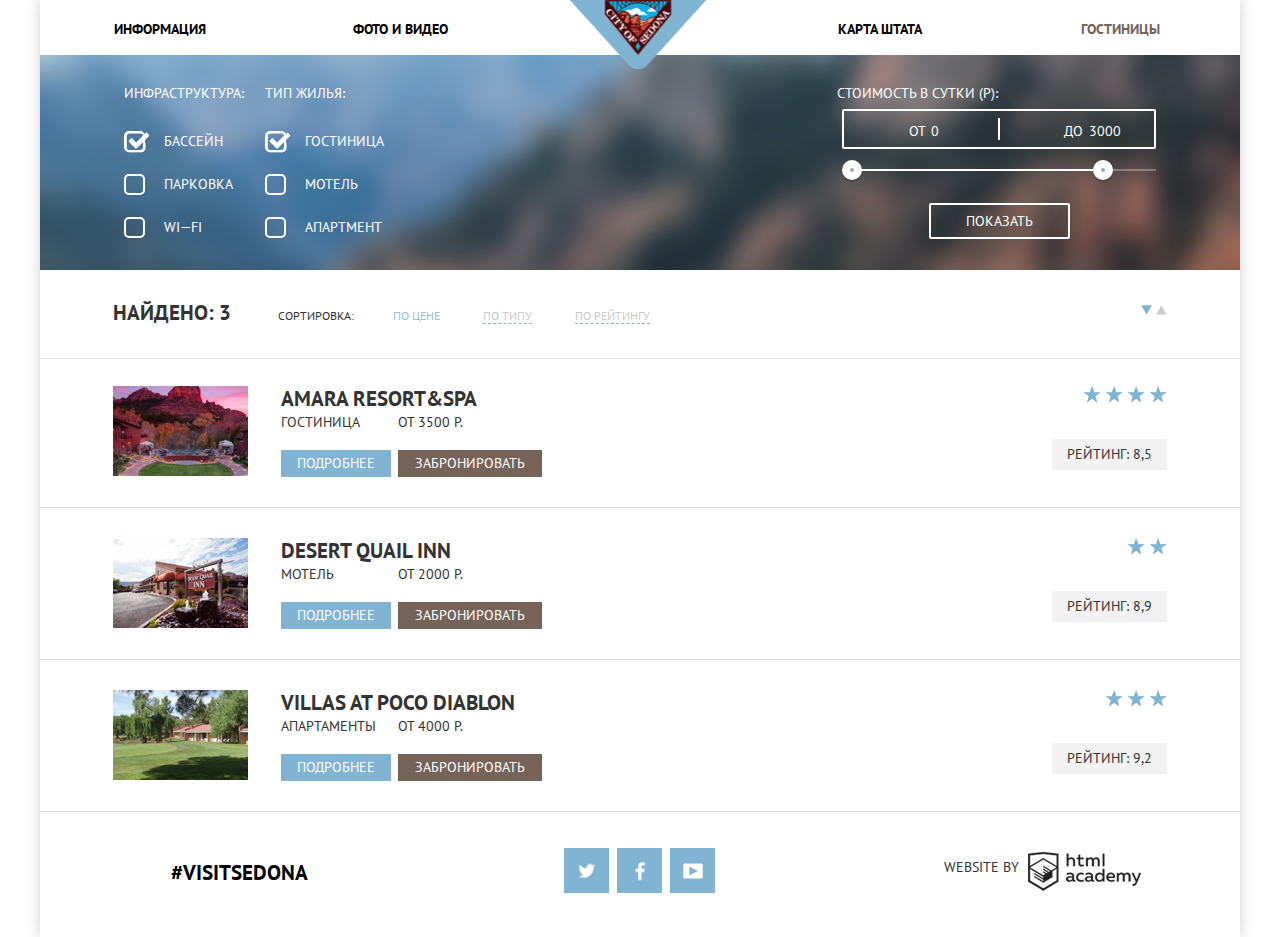
==== hotels.html @ 440c5dea "Исправление ошибок" ====
<!DOCTYPE html>
<html lang="ru">

<head>
	<meta charset="utf-8">
	<title>HTML Academy: Седона</title>
	<link rel="stylesheet" href="css/normalize.css">
	<link href="https://fonts.googleapis.com/css?family=PT+Sans:400,700&subset=cyrillic" rel="stylesheet">
	<link rel="stylesheet" href="css/style.css">
</head>

<body>
	<div class="wrapper">
		<header class="main-header">
			<div class="conatiner">
				<a href="index.html">
					<img class="logo-top" src="img/logo.png" width="137" height="70" alt="main-page">
				</a>
				<nav class="main-navigation">
					<ul class="main-navigation-list clearfix">
						<li class="main-navigation-item to-left">
							<a class="main-navigation-link" href="index.html">ИНФОРМАЦИЯ</a>
						</li>
						<li class="main-navigation-item to-left">
							<a class="main-navigation-link" href="#">ФОТО И ВИДЕО</a>
						</li>
						<li class="main-navigation-item to-right">
							<a class="main-navigation-link active" href="hotels.html">ГОСТИНИЦЫ</a>
						</li>
						<li class="main-navigation-item to-right">
							<a class="main-navigation-link" href="#">КАРТА ШТАТА</a>
						</li>
					</ul>
				</nav>
			</div>
		</header>
		<main>
			<section class="filter-search">
				<form class="hotels-search-form clearfix" action="#" method="get">
					<fieldset class="search-features to-left">
						<legend>Инфраструктура:</legend>

						<input id="pool" type="checkbox" name="search" value="swimingpool" checked>
						<label for="pool">Бассейн
						</label>

						<input id="car-parking" type="checkbox" name="search" value="parking">
						<label for="car-parking">Парковка
						</label>

						<input id="internet" type="checkbox" name="search" value="wi-fi">
						<label for="internet">WI&#151;FI
						</label>
					</fieldset>
					<fieldset class="search-aparment to-left">
						<legend>Тип жилья:</legend>

						<input id="hotel" type="checkbox" name="search" value="hotel" checked>
						<label for="hotel">Гостиница
						</label>

						<input id="motel" type="checkbox" name="search" value="motel">
						<label for="motel">Мотель
						</label>

						<input id="flat" type="checkbox" name="search" value="flat">
						<label for="flat">Апартмент
						</label>
					</fieldset>
					<fieldset class="filter-range to-right">
						<legend class="filter-range-title">Стоимость в сутки (Р):</legend>
						<div class="price-controls">
							<label class="min-price">от
								<input type="text" name="min-price" value="0">
							</label>
							<label class="max-price">до
								<input type="text" name="max-price" value="3000">
							</label>
						</div>
						<div class="range-controls">
							<div class="scale">
								<div class="bar"></div>
							</div>
							<div class="range-toggle range-toggle-min"></div>
							<div class="range-toggle range-toggle-max"></div>
						</div>

						<button class="btn-transparent" type="submit">Показать</button>

					</fieldset>

				</form>
			</section>

			<!--  		result-->


			<section class="search-result">

				<span class="search-result-number">Найдено: 3</span>

				<span class="search-result-adjustment">СОРТИРОВКА:</span>
				<ul class="search-preview">
					<li><a class="search-result-btn active" href="#">По цене</a></li>
					<li><a class="search-result-btn" href="#">По типу</a></li>
					<li><a class="search-result-btn" href="#">По рейтингу</a></li>
				</ul>

				<div class="search-result-direction">


					<a class="search-result-up" href="#"><span class="hide">Вверх</span></a>
					<a class="search-result-down pressed" href="#"><span  class="hide">Вниз</span></a>
				</div>
			</section>

			<article class="hotel clearfix">
				<img class="hotel-image to-left" src="img/amara.jpg" width="135" height="90" alt="amara resort">
				<div class="hotel-info to-left">
					<a class="hotel-link" href="#"><h1>Amara Resort&#38;Spa</h1></a>
					<span class="hotel-info-type">Гостиница</span>
					<span class="hotel-info-price">От 3500 Р.</span>
					<a class="btn-hotel-about btn-blue" href="#">Подробнее</a>
					<a class="btn-hotel-book btn-brown" href="#">Забронировать</a>
				</div>
				<div class="hotel-rating-box to-right">
					<div class="hotel-rating-stars">
						<span class="hotel-rating-icon"></span>
						<span class="hotel-rating-icon"></span>
						<span class="hotel-rating-icon"></span>
						<span class="hotel-rating-icon"></span>
					</div>
					<span class="hotel-rating">Рейтинг: 8,5</span>
				</div>
			</article>



			<article class="hotel clearfix">
				<img class="hotel-image to-left" src="img/desert.jpg" width="135" height="90" alt="Desert Quail Inn">
				<div class="hotel-info to-left">
					<a class="hotel-link" href="#"><h1>Desert Quail Inn</h1></a>

					<span class="hotel-info-type">Мотель</span>
					<span class="hotel-info-price">От 2000 Р.</span>

					<a href="#" class="btn-hotel-about btn-blue">Подробнее</a>
					<a href="#" class="btn-hotel-book btn-brown">Забронировать</a>
				</div>
				<div class="hotel-rating-box to-right">
					<div class="hotel-rating-stars">
						<span class="hotel-rating-icon"></span>
						<span class="hotel-rating-icon"></span>
					</div>
					<span class="hotel-rating">Рейтинг: 8,9</span>
				</div>
			</article>



			<article class="hotel clearfix">
				<img class="hotel-image to-left" src="img/villas.jpg" width="135" height="90" alt="Villas at Poco Diablo">
				<div class="hotel-info to-left">
					<a class="hotel-link" href="#"><h1>Villas at Poco Diablon</h1></a>
					<span class="hotel-info-type">Апартаменты</span>
					<span class="hotel-info-price">От 4000 Р.</span>
					<a href="#" class="btn-hotel-about btn-blue">Подробнее</a>
					<a href="#" class="btn-hotel-book btn-brown">Забронировать</a>
				</div>
				<div class="hotel-rating-box to-right">
					<div class="hotel-rating-stars">
						<span class="hotel-rating-icon"></span>
						<span class="hotel-rating-icon"></span>
						<span class="hotel-rating-icon"></span>
					</div>
					<span class="hotel-rating">Рейтинг: 9,2</span>
				</div>
			</article>
		</main>
		<footer class="clearfix">
			<div class="tag to-left">
				<a href="# ">#visitsedona</a>
			</div>
			<div class="social to-left">
				<a href="# " class="social-item btn-blue-tw"><i>t</i></a>
				<a href="# " class="social-item btn-blue-fb"><i>f</i></a>
				<a href="# " class="social-item btn-blue-yt"><i>y</i></a>
			</div>
			<div class="copy-right to-right">
				<span>WEBSITE BY</span>
				<a class="academy-logo-grey" href="# ">
					<span class="hide">html Academy</span>
				</a>
			</div>
		</footer>
	</div>
</body>


</html>
---- css/style.css ----
body {
	margin: 0;
	font-family: "PT Sans", "Arial", sans-serif;
	font-size: 14px;
	line-height: 21px;
	color: #333333;
	text-transform: uppercase;
}

h1 {
	font: inherit;
	font-size: 21px;
	line-height: 26px;
	font-weight: 700;
}

img {
	max-width: 100%;
	height: auto;
}

.clearfix:after {
	content: "";
	display: table;
	clear: both;
}

.wrapper {
	position: relative;
	max-width: 1200px;
	min-width: 768px;
	padding: 0;
	margin: 0px auto;
	background-color: #fff;
	box-shadow: 0 0 15px 0px rgba(0, 0, 0, 0.2);
}

.to-left {
	float: left;
}

.to-right {
	float: right;
}

.main-navigation-list {
	margin: 0px;
	padding: 0px;
	list-style: none;
	text-align: center;
}

.main-navigation-list li {
	width: 20%;
	padding-top: 16px;
	padding-bottom: 13px;
}

.main-navigation-link {
	text-decoration: none;
	line-height: 26px;
	font-size: 14px;
	font-weight: 700;
	color: #000000;
	vertical-align: top;
}

.logo-top {
	position: absolute;
	left: 50%;
	z-index: 2;
	margin-left: -70px;
}

div.welcome-img {
	background-image: url("../img/background.jpg");
	background-position: 30% 20%;
	background-repeat: no-repeat;
	min-height: 509px;
	position: relative;
	margin-bottom: 60px;
	position: relative;
}

div.welcome {
	position: relative;
}

div.welcome-img::after {
	content: "";
	position: absolute;
	background: url("../img/white-block.png") no-repeat;
	background-position: center;
	left: 0%;
	bottom: 0%;
	display: block;
	width: 100%;
	height: 57px;
}

.about-main-title {
	width: 47%;
	text-align: center;
	margin-right: auto;
	margin-left: auto;
	margin-bottom: 55px;
}

.about-title {
	width: 33.33%;
	text-align: center;
	min-height: 256px;
}

.about-top,
.about-middle {
	background: #81b3d2;
	color: #ffffff;
}

.about-title h2 {
	margin-top: 52px;
	margin-bottom: 22.5px;
	max-width: 150px;
	margin-right: auto;
	margin-left: auto;
	color: #ffffff;
}

.about-down .about-title h2 {
	color: #000000;
	margin-top: 47px;
}

.about-middle .about-title p {
	margin-top: 20px;
	max-width: 305px;
	margin-right: auto;
	margin-left: auto;
}

.feature-item-image {
	display: block;
	padding-top: 82px;
	margin-top: 82px;
	margin-bottom: 20px;
	font-size: 21px;
	line-height: 21px;
	font-weight: 700;
	margin-left: auto;
	margin-right: auto;
	text-align: center;
}

.feature-item-image::before {
	content: "";
	position: absolute;
	top: 55px;
	background: url("../img/sprite.png");
}

.feature-item-image.house::before {
	width: 75px;
	height: 72px;
	background-position: -10px -398px;
	margin-left: -5px;
}

.feature-item-image.burger::before {
	width: 74px;
	height: 70px;
	background-position: -10px -212px;
	margin-left: -20px;
}

.feature-item-image.gift::before {
	width: 64px;
	height: 76px;
	background-position: -10px -302px;
	margin-left: 18px;
}

.about-image {
	width: 66.66%;
	max-height: 255px;
	overflow: hidden;
}

.features-item {
	width: 33.33%;
	min-height: 332px;
	text-align: center;
	position: relative;
}

.about-down {
	margin-bottom: 56px;
	background: #eeeeee;
}

.hotel-search-title {
	width: 47%;
	text-align: center;
	margin-right: auto;
	margin-left: auto;
	margin-bottom: 50px;
}

.hotel-search-map {
	width: 100%;
	text-align: center;
	margin-right: auto;
	margin-left: auto;
	/*	min-height: 500px;*/
	position: relative;
	height: 680px;     /*  <--test-->*/
	
	
	
}

.filter-search {
	margin-bottom: 30px;
	background-image: url(../img/backgraund-hotels.jpg);
	background-position: 50% 50%;
	background-repeat: no-repeat;
	background-size: 1200px auto;
	padding-top: 28px;
	padding-right: 6.08%;
	padding-left: 6.08%;
}

.search-result {
	min-height: 58px;
	padding-right: 6.08%;
	padding-left: 6.08%;
	border-bottom: 1px solid #e5e5e5;
	margin-bottom: 27px;
}

.search-result-number {
	margin-right: 4.1%;
	line-height: 26px;
	font-size: 21px;
	font-weight: 700;
	display: inline-block;
}

legend {
	padding: 0;
	display: table;
}

fieldset {
	border: 0;
}

.search-features {
	max-width: 220px;
}

.search-aparment {
	max-width: 241px;
}

input[type="checkbox"] {
	display: none;
}

input[type="checkbox"]+label {
	display: block;
	margin: 22px 0;
	line-height: 21px;
	padding-left: 40px;
	position: relative;
	cursor: pointer;
}

input[type="checkbox"]+label::before {
	content: "";
	display: block;
	width: 16.9px;
	height: 16.9px;
	/*	background-image: url("../img/sprite.png");*/
	/*	background-repeat: no-repeat;*/
	/*	width: 22px;*/
	/*	height: 22px;*/
	/*		background-position: -10px -778px;*/
	border-radius: 5px;
	border: 2px solid #ffffff;
	position: absolute;
	top: 0;
	left: 0;
}

input[type="checkbox"]:checked+label::after {
	content: "";
	position: absolute;
	display: block;
	top: 0px;
	left: 0px;
	background-image: url("../img/sprite.png");
	background-repeat: no-repeat;
	width: 26px;
	height: 22px;
	background-position: -10px -616px;
}

input[type="checkbox"]+label:disabled:after,
input[type="checkbox"]+label.disabled:after {
	content: "";
	display: block;
	width: 16.9px;
	height: 16.9px;
	border-radius: 5px;
	border: 2px solid #6a6a6a;
	position: absolute;
	top: 0;
	left: 0;
}

.search-preview {
	display: inline-block;
	margin: 0px;
	padding: 0px;
	list-style: none;
	font-size: 12px;
	line-height: 18px;
}

.search-result-adjustment {
	margin-right: 3.3%;
	font-size: 12px;
	line-height: 18px;
	display: inline-block;
}

.search-preview li {
	display: inline-block;
	margin-right: 40px;
}

.hotel {
	padding-bottom: 30px;
	padding-right: 6.08%;
	padding-left: 6.08%;
	border-bottom: 1px solid #e5e5e5;
	margin-bottom: 30px;
}

.hotel-image {
	margin-right: 3.1%;
}

.hotel-info {
	width: 33.33%;
	padding: 0;
	min-width: 265px;
}

.hotel-info h1 {
	margin: 0px;
	padding: 0px;
	margin-bottom: 0px;
}

footer {
	text-align: center;
	vertical-align: middle;
	background-color: #ffffff;
	box-sizing: border-box;
	

}

.tag {
	width: 33.33%;
	text-align: center;
	vertical-align: baseline;
	padding: 47.5px 1.8%;
	box-sizing: border-box;
}

.social {
	width: 33.33%;
	text-align: center;
	vertical-align: middle;
	padding-top: 36px;
	padding-bottom: 36px;
	box-sizing: border-box;
}

.copy-right {
	width: 33.33%;
	text-align: center;
	vertical-align: baseline;
	padding: 40px 20px;
	box-sizing: border-box;
	position: relative;
}

.sprite {
	background-image: url(spritesheet.png);
	background-repeat: no-repeat;
	display: block;
}

.sprite-academy-logo-blue {
	width: 113px;
	height: 39px;
	background-position: -10px -10px;
}

.sprite-academy-logo-grey {
	width: 113px;
	height: 39px;
	background-position: -10px -69px;
}

.sprite-check-box-cheched-disabled {
	width: 26px;
	height: 22px;
	background-position: -10px -128px;
}

.sprite-check-box-disabled {
	width: 22px;
	height: 22px;
	background-position: -10px -170px;
}

.sprite-feature-item-burger {
	width: 74px;
	height: 70px;
	background-position: -10px -212px;
}

.sprite-feature-item-gift {
	width: 64px;
	height: 76px;
	background-position: -10px -302px;
}

.sprite-feature-item-house {
	width: 75px;
	height: 72px;
	background-position: -10px -398px;
}

.sprite-icon-calendar {
	width: 21px;
	height: 22px;
	background-position: -10px -490px;
}

.sprite-icon-calendar-blue {
	width: 21px;
	height: 22px;
	background-position: -10px -532px;
}

.sprite-icon-calendar-hvr {
	width: 21px;
	height: 22px;
	background-position: -10px -574px;
}

.sprite-icon-checked-box {
	width: 26px;
	height: 22px;
	background-position: -10px -616px;
}

.sprite-icon-down-black {
	width: 11px;
	height: 10px;
	background-position: -10px -658px;
}

.sprite-icon-down-blue {
	width: 11px;
	height: 10px;
	background-position: -10px -688px;
}

.sprite-icon-down-grey {
	width: 11px;
	height: 10px;
	background-position: -10px -718px;
}

.sprite-icon-down-search {
	width: 11px;
	height: 10px;
	background-position: -10px -748px;
}

.sprite-icon-empty-box {
	width: 22px;
	height: 22px;
	background-position: -10px -778px;
}

.sprite-icon-min {
	width: 12px;
	height: 3px;
	background-position: -10px -820px;
}

.sprite-icon-minus-blue {
	width: 12px;
	height: 3px;
	background-position: -10px -843px;
}

.sprite-icon-minus-hvr {
	width: 12px;
	height: 3px;
	background-position: -10px -866px;
}

.sprite-icon-plus {
	width: 11px;
	height: 11px;
	background-position: -10px -889px;
}

.sprite-icon-plus-blue {
	width: 11px;
	height: 11px;
	background-position: -10px -920px;
}

.sprite-icon-plus-hvr {
	width: 11px;
	height: 11px;
	background-position: -10px -951px;
}

.sprite-icon-slide {
	width: 20px;
	height: 23px;
	background-position: -10px -982px;
}

.sprite-icon-slide-active {
	width: 20px;
	height: 23px;
	background-position: -10px -1025px;
}

.sprite-icon-up-black {
	width: 11px;
	height: 10px;
	background-position: -10px -1068px;
}

.sprite-icon-up-blue {
	width: 11px;
	height: 10px;
	background-position: -10px -1098px;
}

.sprite-icon-up-grey {
	width: 11px;
	height: 10px;
	background-position: -10px -1128px;
}

.sprite-icon-up-search {
	width: 11px;
	height: 10px;
	background-position: -10px -1158px;
}

.sprite-logo-academy {
	width: 113px;
	height: 39px;
	background-position: -10px -1188px;
}

.sprite-social-f {
	width: 10px;
	height: 19px;
	background-position: -10px -1247px;
}

.sprite-social-t {
	width: 17px;
	height: 15px;
	background-position: -10px -1286px;
}

.sprite-social-y {
	width: 20px;
	height: 16px;
	background-position: -10px -1321px;
}

.sprite-star {
	width: 18px;
	height: 17px;
	background-position: -10px -1357px;
}

.features-item p {
	max-width: 305px;
	margin-right: auto;
	margin-left: auto;
}

.btn-hotel-search {
	display: inline-block;
	font-size: 21px;
	font-weight: 700;
	line-height: 26px;
	padding: 30px 140px;
}

.btn-brown {
	background-color: #766357;
	color: #ffffff;
	cursor: pointer;
	text-decoration: none;
	text-transform: uppercase;
	vertical-align: middle;
	text-align: center;
}

.btn-brown:hover {
	background-color: #604e43;
}

.btn-brown:active {
	background-color: #503e33;
	color: #928a85;
}

.btn-blue {
	background-color: #81b3d2;
	color: #ffffff;
	cursor: pointer;
	text-decoration: none;
	text-transform: uppercase;
	vertical-align: middle;
	text-align: center;
}

.btn-blue:hover {
	background-color: #669ec0;
}

.btn-blue:active {
	cursor: default;
	background-color: #5496bd;
	color: #94b9d2;
}

.hotel-search-form {
	box-sizing: border-box;
	background-color: #ffffff;
	display: none;
	margin-left: -284px;
	font-family: "PT Sans", "Arial", sans-serif;
	font-size: 14px;
	line-height: 26px;
	text-align: left;
	color: 333333;
	text-transform: uppercase;
	font-weight: 700;
	position: absolute;
	left: 50%;
	top: 86px;
	width: 568px;
	box-shadow: 0 0 15px 0px rgba(0, 0, 0, 0.2);
}

.tag a {
	text-decoration: none;
	color: #000000;
	font-weight: 700;
	font-size: 21px;
	line-height: 26px;
}

.social-item {
	display: inline-block;
	width: 45px;
	height: 45px;
	margin: 0 2px;
	font-size: 0;
	vertical-align: top;
	background-color: #81b3d2;
	position: relative;
}

.social-item:hover {
	background-color: #669ec0;
}

.social-item:active {
	background-color: #5496bd;
}

.social-item::before {
	content: "";
	position: absolute;
	top: 50%;
	left: 50%;
	transform: translate(-50%, -50%);
	background-image: url("../img/sprite.png");
	background-repeat: no-repeat;
	background-color: transparent;
}

.social-item:active::before {
	opacity: 0.75;
}

.copy-right a {
	text-decoration: none;
	color: #000000;
	font-weight: 300;
	font-size: 14px;
	line-height: 21px;
}

.btn-blue-tw:before {
	width: 17px;
	height: 15px;
	background-position: -10px -1286px;
}

.btn-blue-fb:before {
	width: 10px;
	height: 19px;
	background-position: -10px -1247px;
}

.btn-blue-yt:before {
	width: 20px;
	height: 16px;
	background-position: -10px -1321px;
}

.html-academy::hover {
	width: 113px;
	height: 39px;
	background-position: -10px -10px;
}

.main-about-image {
	width: 800px;
	height: 401px;
	position: relative;
	top: -78px;
}

.second-about-image {
	width: 800px;
	height: 400px;
	position: relative;
	top: -80px;
}

.map {
	/*	background-image: url("../img/map.png");*/
	width: 1200px;
	height: 593px;
	position: absolute;
	margin-left: auto;
	margin-right: auto;
}

.map iframe {
	width: 100%;
	height: 100%;
	border: 0;
}

.about-main-title h1 {
	padding-bottom: 15px;
}

.blue-content {
	width: 305px;
	margin-left: auto;
	margin-right: auto;
}

.grey-content {
	width: 280px;
	margin-top: 20px;
	margin-right: auto;
	margin-left: auto;
}

.hotel-search-title h2 {
	font-size: 30px;
	line-height: 24px;
	font-weight: 700;
	margin-bottom: 30px;
}

.search-result-btn {
	text-decoration: none;
	color: #cacaca;
	border-bottom: 1px dashed #81b3d2;
}

.search-result-btn:hover {
	color: #95bed8;
}

.search-result-btn:active {
	color: #95bed8;
	border-bottom: none;
}

.btn-hotel-about {
	font: inherit;
	padding-top: 3px;
	padding-bottom: 3px;
	width: 110px;
	display: inline-block;
	font-size: 14px;
	line-height: 21px;
	text-align: center;
	vertical-align: middle;
	margin-right: 3px;
}

.btn-hotel-book {
	padding-top: 3px;
	padding-bottom: 3px;
	width: 144px;
	display: inline-block;
	font-size: 14px;
	line-height: 21px;
	font: inherit;
}

.hotel-info-type {
	margin-right: 3px;
	display: inline-block;
	margin-bottom: 17px;
	width: 110px;
}

.hotel-info-price {
	display: inline-block;
	width: 144px;
}

.hotel-rating {
	display: block;
	bottom: -60px;
	padding: 5px 15px;
	background-color: #f2f2f2;
}

.hotel-rating-box {
	position: relative;
}

.hotel:last-child {
	margin-bottom: 0px;
}

.copy-right .academy-logo-grey {
	background: url("../img/sprite.png") no-repeat center;
	width: 113px;
	height: 39px;
	background-position: -10px -1188px;
	display: inline-block;
	top: 0%;
	left: 0%;
}

.copy-right>span {
	vertical-align: top;
	display: inline-block;
	padding: 5px;
}

.copy-right .academy-logo-grey:hover {
	background-position: -10px -10px;
}

.copy-right .academy-logo-grey:active {
	background-position: -10px -69px;
	width: 113px;
	height: 39px;
}

.hide {
	display: none;
}

.main-navigation-link:hover {
	color: #669ec0;
	cursor: hand;
}

.main-navigation-link:active {
	color: #cacaca;
}

.main-navigation-link.active {
	color: #766357;
}

.main-navigation-link.active:hover {
	color: #6e5f56;
}

.main-navigation-link.active:active {
	color: #dbd8d5;
}

.search-result-down {
	display: inline-block;
	background: url("../img/sprite.png");
	width: 11px;
	height: 10px;
	background-position: -10px -718px;
}

.search-result-up {
	display: inline-block;
	background: url("../img/sprite.png");
	width: 11px;
	height: 10px;
	background-position: -10px -1128px;
	margin-right: 0.5%;
}

.search-result-up:hover {
	background-position: -10px -1068px;
}

.search-result-up:active,
.search-result-up.pressed {
	background-position: -10px -1098px;
}

.search-result-down:hover {
	background-position: -10px -658px;
}

.search-result-down:active,
.search-result-down.pressed {
	background-position: -10px -688px;
}

.hotel-rating-icon {
	display: inline-block;
	width: 18px;
	height: 17px;
	background-image: url("../img/sprite.png");
	background-repeat: no-repeat;
	background-position: -10px -1357px;
}

.hotel-rating-stars {
	min-height: 20px;
	direction: rtl;
	margin-bottom: 30px;
}

.form-date-box {
	height: 38px;
	vertical-align: top;
	margin-bottom: 30px;
	position: relative;
}

.form-field {
	width: 344px;
	display: inline-block;
}

.number-field {
	width: 115px;
}

.form-check-label {
	width: 104px;
	display: inline-block;
}

.form-check-kids {
	margin-right: 15px;
	display: inline-block;
	line-height: 38px;
	margin-left: 30px;
}

div.form-date-box:nth-child(3) {
	margin-bottom: 53px;
}

.hotel-search-form input[type="text"] {
	height: 38px;
	background-color: #f2f2f2;
	border: none;
	color: #000000;
	text-transform: uppercase;
	padding: 0 40px 0 14px;
	box-sizing: border-box;
	font-family: "PT Sans", sans-serif;
	font-weight: bold;
	font-size: 14px;
	box-sizing: border-box;
}

.hotel-search-form input[type="text"]:hover {
	background-color: #ebebeb;
}

.hotel-search-form input[type="text"]:focus {
	background-color: #ffffff;
}

.form-box-adult input[type="text"],
.form-box-kids input[type="text"] {
	height: 38px;
	background-color: #f2f2f2;
	border: none;
	color: #000000;
	text-transform: uppercase;
	box-sizing: border-box;
	font-family: "PT Sans", sans-serif;
	font-weight: bold;
	font-size: 14px;
	box-sizing: border-box;
	padding-left: 55px;
}

.form-box-adult>a {}

.btn-search {
	border: none;
	width: 100%;
	min-height: 58px;
	margin-right: auto;
	margin-left: auto;
	font-size: 21px;
	line-height: 26px;
	font-weight: 700;
}

.search-table {
	background-color: #ffffff;
	padding: 56px;
	box-sizing: border-box;
}

.clendar-btn {
	width: 21px;
	height: 22px;
	background: url("../img/sprite.png");
	background-position: -10px -490px;
	position: absolute;
	top: 50%;
	right: 5px;
	transform: translate(0, -50%);
}

.clendar-btn:hover {
	width: 21px;
	height: 22px;
	background-position: -10px -532px;
}

.clendar-btn:active {
	width: 21px;
	height: 22px;
	background-position: -10px -574px;
}

.form-box-adult,
.form-box-kids {
	position: relative;
	width: 50%;
}

.form-box-kids {
	text-align: right;
}

.plus-btn {
	width: 38px;
	height: 38px;
	background: url("../img/sprite.png");
	background-position: 3px -876px;
	position: absolute;
	top: 50%;
	right: 0;
	transform: translate(0, -50%);
}

.plus-btn:hover {
	width: 38px;
	height: 38px;
	background-position: 3px -938px;
}

.plus-btn:active {
	width: 38px;
	height: 38px;
	background-position: 3px -907px;
}

.munis-btn {
	background: url("../img/sprite.png");
	background-position: 4px -802px;
	position: absolute;
	top: 50%;
	left: 110px;
	transform: translate(0, -50%);
	width: 38px;
	height: 38px;
}

.munis-btn:hover {
	width: 38px;
	height: 38px;
	background-position: 3px -848px;
}

.minus-btn:active {
	width: 38px;
	height: 38px;
	background-position: 3px -827px;
}

.search-result-direction {
	float: right;
	width: 30px;
	display: inline-block;
	direction: rtl;
}

.hotel-link {
	text-decoration: none;
	color: #333333;
}

a.hotel-link:hover {
	color: #81b3d2;
}

a.hotel-link:active .hotel-link:active {
	color: #cacaca
}

.search-result-btn.active {
	color: #95bed8;
	border-bottom: none;
}

.hotels-search-form {
	color: #ffffff;
}

.filter-range {
	max-width: 330px;
	color: #ffffff;
	text-transform: uppercase;
}

.price-controls {
	position: relative;
	height: 36px;
	margin-bottom: 20px;
	font-size: 0;
	border: 2px solid #ffffff;
	border-radius: 2px;
}

.price-controls::after {
	content: "";
	position: absolute;
	top: 50%;
	left: 50%;
	width: 2px;
	height: 22px;
	background: #ffffff;
	transform: translate(-50%, -50%);
}

.price-controls label {
	display: inline-block;
	font-size: 14px;
	line-height: 38px;
	vertical-align: top;
	cursor: pointer;
}

.price-controls .min-price,
.price-controls .max-price {
	width: 90px;
	padding-left: 65px;
}

.price-controls input {
	width: 50px;
	margin: 0;
	color: inherit;
	font: inherit;
	background: none;
	border: none;
	outline: none;
}

.range-controls {
	position: relative;
	margin-bottom: 32px;
}

.range-controls .scale {
	height: 2px;
	background: rgba(255, 255, 255, 0.3);
}

.range-controls .bar {
	width: 80%;
	height: 2px;
	background: #ffffff;
}

.range-toggle {
	position: absolute;
	top: -9px;
	width: 4px;
	height: 4px;
	background: #ababab;
	border: 8px solid #ffffff;
	border-radius: 50%;
	box-shadow: 0 2px 1px 0 rgba(0, 1, 1, 0.2);
	cursor: pointer;
}

.range-toggle:hover {
	background: #1c4f80;
}

.range-toggle-min {
	left: 0;
}

.range-toggle-max {
	left: 80%;
}

.btn-transparent {
	display: block;
	margin: 0 auto;
	padding: 6px 35px;
	font-size: 14px;
	line-height: 20px;
	color: #ffffff;
	text-transform: uppercase;
	background: transparent;
	border: 2px solid #ffffff;
	border-radius: 2px;
	outline: none;
	cursor: pointer;
}

.btn-transparent:hover {
	color: #000000;
	background: #ffffff;
}

.filter-range-title {
	margin-left: -5px;
}


/*_________js______________*/

.hotel-search-form-show {
	display: block;
	box-sizing: border-box;
	background-color: #ffffff;
	margin-left: -284px;
	font-family: "PT Sans", "Arial", sans-serif;
	font-size: 14px;
	line-height: 26px;
	text-align: left;
	color: 333333;
	text-transform: uppercase;
	font-weight: 700;
	position: absolute;
	left: 50%;
	top: 86px;
	width: 568px;
	box-shadow: 0 0 15px 0px rgba(0, 0, 0, 0.2);
}
.footer-main {
	margin-top: -120px;
	opacity: 0.75;

}
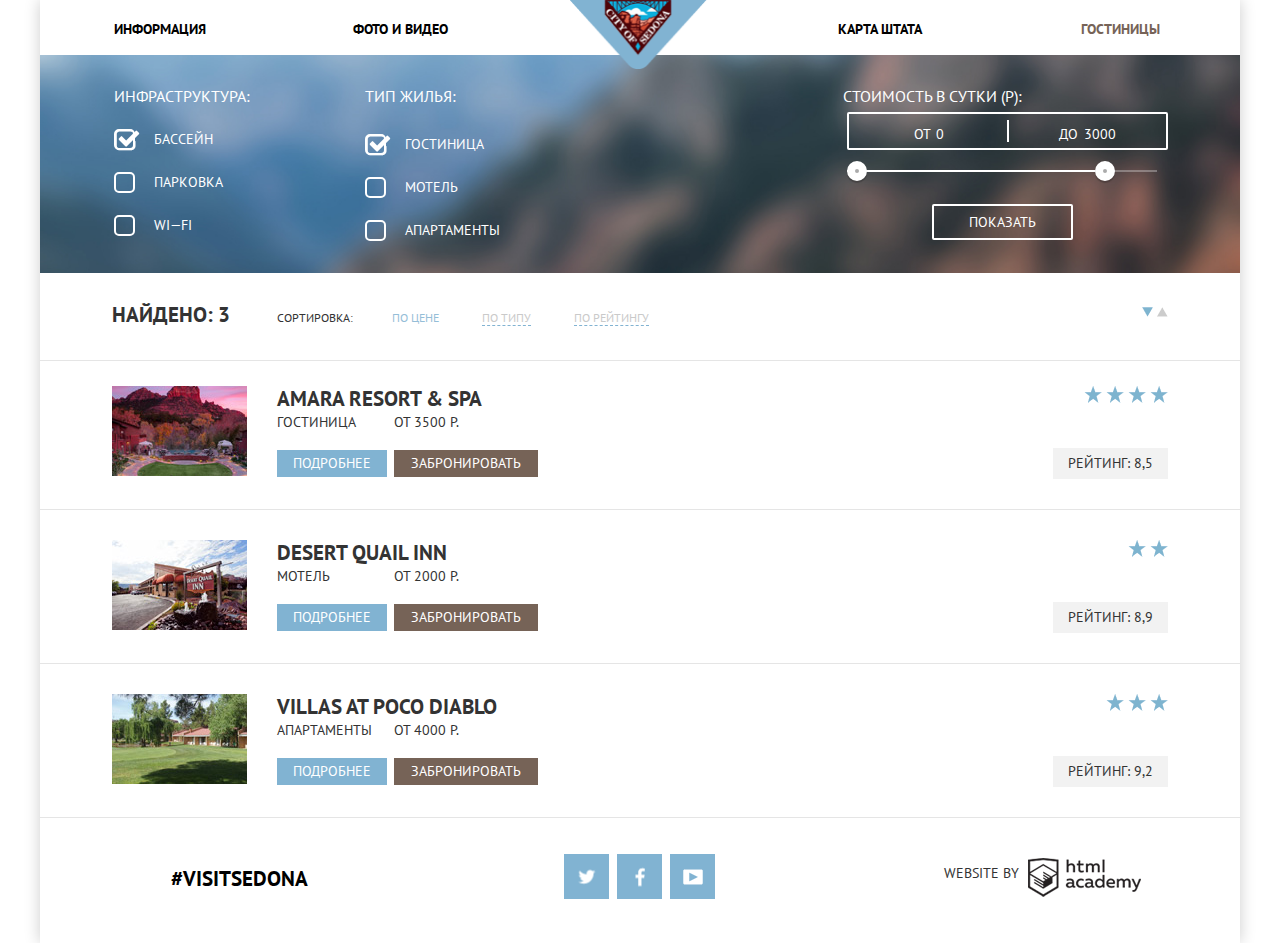
==== commit 028b67e9: "Выравнивание forms" ====
--- a/hotels.html
+++ b/hotels.html
@@ -64,7 +64,7 @@
 						</label>
 
 						<input id="flat" type="checkbox" name="search" value="flat">
-						<label for="flat">Апартмент
+						<label for="flat">АПАРТАМЕНТЫ
 						</label>
 					</fieldset>
 					<fieldset class="filter-range to-right">
@@ -92,7 +92,7 @@
 				</form>
 			</section>
 
-			<!--  		result-->
+
 
 
 			<section class="search-result">
@@ -117,7 +117,7 @@
 			<article class="hotel clearfix">
 				<img class="hotel-image to-left" src="img/amara.jpg" width="135" height="90" alt="amara resort">
 				<div class="hotel-info to-left">
-					<a class="hotel-link" href="#"><h1>Amara Resort&#38;Spa</h1></a>
+					<a class="hotel-link" href="#"><h1>Amara Resort &#38; Spa</h1></a>
 					<span class="hotel-info-type">Гостиница</span>
 					<span class="hotel-info-price">От 3500 Р.</span>
 					<a class="btn-hotel-about btn-blue" href="#">Подробнее</a>
@@ -161,7 +161,7 @@
 			<article class="hotel clearfix">
 				<img class="hotel-image to-left" src="img/villas.jpg" width="135" height="90" alt="Villas at Poco Diablo">
 				<div class="hotel-info to-left">
-					<a class="hotel-link" href="#"><h1>Villas at Poco Diablon</h1></a>
+					<a class="hotel-link" href="#"><h1>Villas at Poco Diablo</h1></a>
 					<span class="hotel-info-type">Апартаменты</span>
 					<span class="hotel-info-price">От 4000 Р.</span>
 					<a href="#" class="btn-hotel-about btn-blue">Подробнее</a>
--- a/css/style.css
+++ b/css/style.css
@@ -73,7 +73,7 @@
 }
 
 div.welcome-img {
-	background-image: url("../img/background.jpg");
+	background-image: url("../img/sedona-welcome-main.jpg");
 	background-position: 30% 20%;
 	background-repeat: no-repeat;
 	min-height: 509px;
@@ -213,29 +213,27 @@
 	margin-left: auto;
 	/*	min-height: 500px;*/
 	position: relative;
-	height: 680px;     /*  <--test-->*/
-	
-	
-	
+	height: 680px;
+	/*  <--test-->*/
 }
 
 .filter-search {
-	margin-bottom: 30px;
+	margin-bottom: 29px;
 	background-image: url(../img/backgraund-hotels.jpg);
 	background-position: 50% 50%;
 	background-repeat: no-repeat;
 	background-size: 1200px auto;
-	padding-top: 28px;
-	padding-right: 6.08%;
-	padding-left: 6.08%;
+	padding-top: 31px;
+	padding-right: 6.0%;
+	padding-left: 6.0%;
 }
 
 .search-result {
 	min-height: 58px;
-	padding-right: 6.08%;
-	padding-left: 6.08%;
+	padding-right: 6%;
+	padding-left: 6%;
 	border-bottom: 1px solid #e5e5e5;
-	margin-bottom: 27px;
+	margin-bottom: 25px;
 }
 
 .search-result-number {
@@ -249,6 +247,11 @@
 legend {
 	padding: 0;
 	display: table;
+	font: "PT Sans", "Arial", sans-serif;
+	font-size: 16px;
+	line-height: 21px;
+	
+	
 }
 
 fieldset {
@@ -256,7 +259,9 @@
 }
 
 .search-features {
-	max-width: 220px;
+	width: 220px;
+	margin-right: 20px;
+	padding: 0px;
 }
 
 .search-aparment {
@@ -342,14 +347,14 @@
 
 .hotel {
 	padding-bottom: 30px;
-	padding-right: 6.08%;
-	padding-left: 6.08%;
+	padding-right: 6%;
+	padding-left: 6%;
 	border-bottom: 1px solid #e5e5e5;
 	margin-bottom: 30px;
 }
 
 .hotel-image {
-	margin-right: 3.1%;
+	margin-right: 2.8%;
 }
 
 .hotel-info {
@@ -369,8 +374,6 @@
 	vertical-align: middle;
 	background-color: #ffffff;
 	box-sizing: border-box;
-	
-
 }
 
 .tag {
@@ -965,7 +968,7 @@
 .hotel-rating-stars {
 	min-height: 20px;
 	direction: rtl;
-	margin-bottom: 30px;
+	margin-bottom: 39px;
 }
 
 .form-date-box {
@@ -1006,7 +1009,7 @@
 	border: none;
 	color: #000000;
 	text-transform: uppercase;
-	padding: 0 40px 0 14px;
+	padding: 0 40px 0 25px;
 	box-sizing: border-box;
 	font-family: "PT Sans", sans-serif;
 	font-weight: bold;
@@ -1035,6 +1038,7 @@
 	font-size: 14px;
 	box-sizing: border-box;
 	padding-left: 55px;
+	line-height: 21px;
 }
 
 .form-box-adult>a {}
@@ -1070,13 +1074,13 @@
 .clendar-btn:hover {
 	width: 21px;
 	height: 22px;
-	background-position: -10px -532px;
+	background-position: -10px -574px;
 }
 
 .clendar-btn:active {
 	width: 21px;
 	height: 22px;
-	background-position: -10px -574px;
+	background-position: -10px -532px;
 }
 
 .form-box-adult,
@@ -1165,18 +1169,20 @@
 }
 
 .filter-range {
-	max-width: 330px;
+	width: 310px;
 	color: #ffffff;
 	text-transform: uppercase;
 }
 
 .price-controls {
 	position: relative;
-	height: 36px;
+	height: 34px;
 	margin-bottom: 20px;
 	font-size: 0;
 	border: 2px solid #ffffff;
 	border-radius: 2px;
+	margin-right:-11px;
+	
 }
 
 .price-controls::after {
@@ -1200,7 +1206,7 @@
 
 .price-controls .min-price,
 .price-controls .max-price {
-	width: 90px;
+	width: 80px;
 	padding-left: 65px;
 }
 
@@ -1275,7 +1281,7 @@
 }
 
 .filter-range-title {
-	margin-left: -5px;
+	margin-left:-4px;
 }
 
 
@@ -1299,8 +1305,8 @@
 	width: 568px;
 	box-shadow: 0 0 15px 0px rgba(0, 0, 0, 0.2);
 }
+
 .footer-main {
 	margin-top: -120px;
-	opacity: 0.75;
-
-}
+	opacity: 0.8;
+}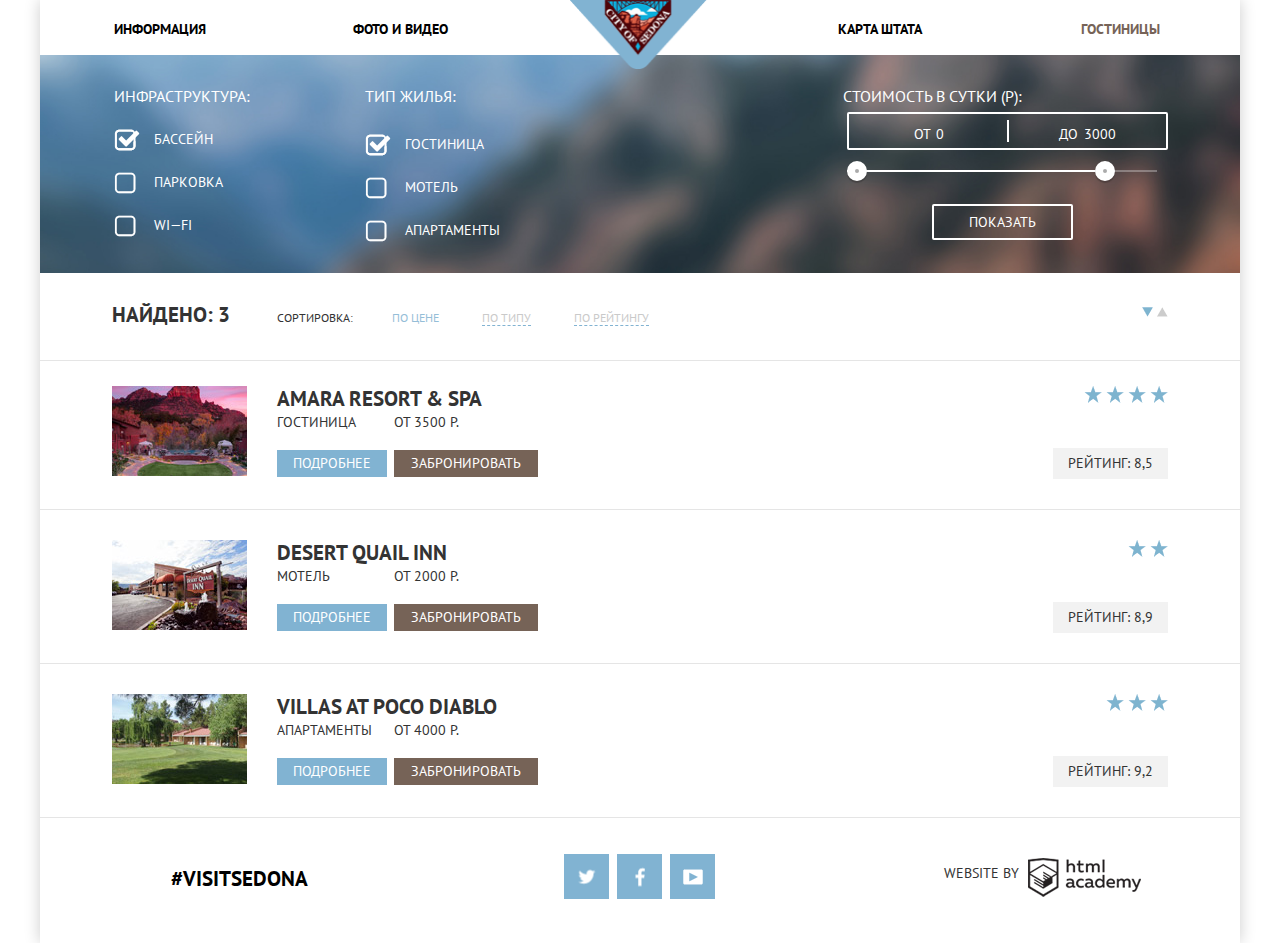
==== commit d28b79ca: "Corrected the icon for disabled" ====
--- a/css/style.css
+++ b/css/style.css
@@ -74,7 +74,7 @@
 
 div.welcome-img {
 	background-image: url("../img/sedona-welcome-main.jpg");
-	background-position: 30% 20%;
+	background-position: center -50px;
 	background-repeat: no-repeat;
 	min-height: 509px;
 	position: relative;
@@ -182,7 +182,7 @@
 
 .about-image {
 	width: 66.66%;
-	max-height: 255px;
+	max-height: 256px;
 	overflow: hidden;
 }
 
@@ -250,8 +250,6 @@
 	font: "PT Sans", "Arial", sans-serif;
 	font-size: 16px;
 	line-height: 21px;
-	
-	
 }
 
 fieldset {
@@ -284,15 +282,12 @@
 input[type="checkbox"]+label::before {
 	content: "";
 	display: block;
-	width: 16.9px;
-	height: 16.9px;
-	/*	background-image: url("../img/sprite.png");*/
-	/*	background-repeat: no-repeat;*/
-	/*	width: 22px;*/
-	/*	height: 22px;*/
-	/*		background-position: -10px -778px;*/
+	background-image: url("../img/sprite-icon.png");
+	background-repeat: no-repeat;
+	width: 22px;
+	height: 22px;
+	background-position: -10px -136px;
 	border-radius: 5px;
-	border: 2px solid #ffffff;
 	position: absolute;
 	top: 0;
 	left: 0;
@@ -304,22 +299,36 @@
 	display: block;
 	top: 0px;
 	left: 0px;
-	background-image: url("../img/sprite.png");
+	background-image: url("../img/sprite-icon.png");
 	background-repeat: no-repeat;
 	width: 26px;
 	height: 22px;
-	background-position: -10px -616px;
-}
-
-input[type="checkbox"]+label:disabled:after,
-input[type="checkbox"]+label.disabled:after {
+	background-position: -10px -94px;
+}
+
+input[type="checkbox"]:disabled+label:after,
+input[type="checkbox"].disabled+label:after {
 	content: "";
 	display: block;
-	width: 16.9px;
-	height: 16.9px;
-	border-radius: 5px;
-	border: 2px solid #6a6a6a;
-	position: absolute;
+	position: absolute;
+	background-image: url("../img/sprite-icon.png");
+	background-repeat: no-repeat;
+	width: 22px;
+	height: 22px;
+	background-position: -10px -52px;
+	top: 0;
+	left: 0;
+}
+
+input[type="checkbox"]:checked:disabled+label:after {
+	content: "";
+	display: block;
+	position: absolute;
+	background-image: url("../img/sprite-icon.png");
+	background-repeat: no-repeat;
+	width: 26px;
+	height: 22px;
+	background-position: -10px -10px;
 	top: 0;
 	left: 0;
 }
@@ -605,6 +614,45 @@
 	height: 17px;
 	background-position: -10px -1357px;
 }
+
+
+/*-----sprite-sheet-end----------*/
+
+
+/*-------sprite-icon-----------*/
+
+.sprite {
+	background-image: url(spritesheet.png);
+	background-repeat: no-repeat;
+	display: block;
+}
+
+.sprite-check-box-cheched-disabled {
+	width: 26px;
+	height: 22px;
+	background-position: -10px -10px;
+}
+
+.sprite-check-box-disabled {
+	width: 22px;
+	height: 22px;
+	background-position: -10px -52px;
+}
+
+.sprite-icon-checkbox-checked {
+	width: 26px;
+	height: 22px;
+	background-position: -10px -94px;
+}
+
+.sprite-icon-empty-box {
+	width: 22px;
+	height: 22px;
+	background-position: -10px -136px;
+}
+
+
+/*------------sprite-icon-end------*/
 
 .features-item p {
 	max-width: 305px;
@@ -767,7 +815,7 @@
 }
 
 .map {
-	/*	background-image: url("../img/map.png");*/
+	background-image: url("../img/map.png");
 	width: 1200px;
 	height: 593px;
 	position: absolute;
@@ -1156,7 +1204,7 @@
 }
 
 a.hotel-link:active .hotel-link:active {
-	color: #cacaca
+	color: #cacaca;
 }
 
 .search-result-btn.active {
@@ -1181,8 +1229,7 @@
 	font-size: 0;
 	border: 2px solid #ffffff;
 	border-radius: 2px;
-	margin-right:-11px;
-	
+	margin-right: -11px;
 }
 
 .price-controls::after {
@@ -1281,7 +1328,38 @@
 }
 
 .filter-range-title {
-	margin-left:-4px;
+	margin-left: -4px;
+}
+
+.footer-main {
+	margin-top: -120px;
+	opacity: 0.9;
+}
+
+@keyframes slide {
+	0% {
+		opacity: 0.1;
+		transform: translateY(505px);
+	}
+	20% {
+		opacity: 0.2;
+	}
+	40% {
+		opacity: 0.4;
+	}
+	60% {
+		opacity: 0.6;
+	}
+	70% {
+		opacity: 0.7;
+	}
+	90% {
+		opacity: 0.8;
+	}
+	100% {
+		opacity: 0.9;
+		transform: translateY(0px);
+	}
 }
 
 
@@ -1289,24 +1367,13 @@
 
 .hotel-search-form-show {
 	display: block;
-	box-sizing: border-box;
-	background-color: #ffffff;
-	margin-left: -284px;
-	font-family: "PT Sans", "Arial", sans-serif;
-	font-size: 14px;
-	line-height: 26px;
-	text-align: left;
-	color: 333333;
-	text-transform: uppercase;
-	font-weight: 700;
-	position: absolute;
-	left: 50%;
-	top: 86px;
-	width: 568px;
-	box-shadow: 0 0 15px 0px rgba(0, 0, 0, 0.2);
-}
-
-.footer-main {
-	margin-top: -120px;
-	opacity: 0.8;
+	animation: slide 1.2s;
+}
+
+.js .map {
+	background-image: none;
+}
+
+.no-js .hotel-search-form {
+	display: block;
 }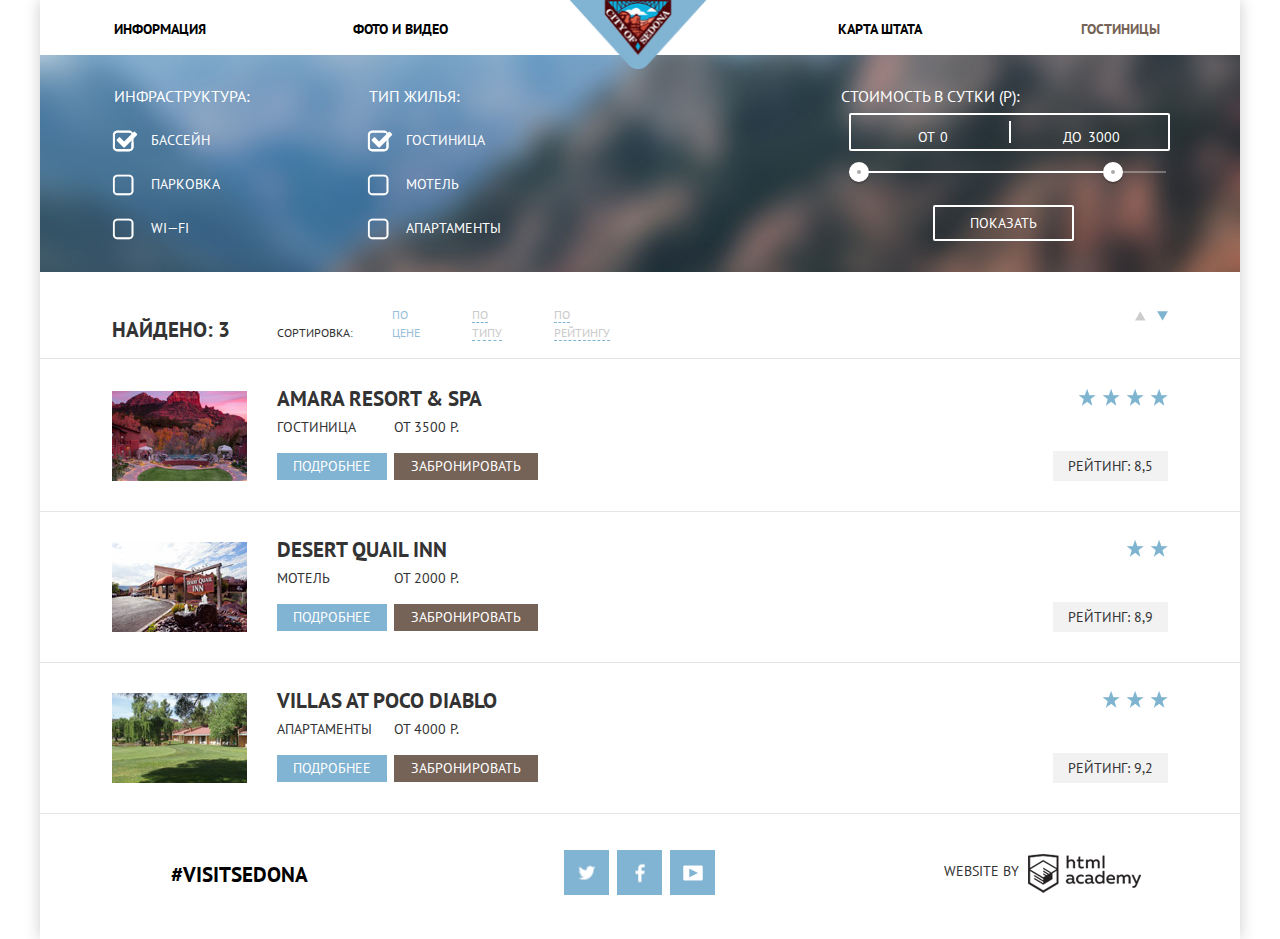
==== commit 87bef579: "Last corrections" ====
--- a/hotels.html
+++ b/hotels.html
@@ -6,7 +6,7 @@
 	<title>HTML Academy: Седона</title>
 	<link rel="stylesheet" href="css/normalize.css">
 	<link href="https://fonts.googleapis.com/css?family=PT+Sans:400,700&subset=cyrillic" rel="stylesheet">
-	<link rel="stylesheet" href="css/style.css">
+	<link rel="stylesheet" href="css/style.min.css">
 </head>
 
 <body>
@@ -108,9 +108,9 @@
 
 				<div class="search-result-direction">
 
-
+					<a class="search-result-down pressed" href="#"><span  class="hide">Вниз</span></a>
 					<a class="search-result-up" href="#"><span class="hide">Вверх</span></a>
-					<a class="search-result-down pressed" href="#"><span  class="hide">Вниз</span></a>
+
 				</div>
 			</section>
 
@@ -161,7 +161,8 @@
 			<article class="hotel clearfix">
 				<img class="hotel-image to-left" src="img/villas.jpg" width="135" height="90" alt="Villas at Poco Diablo">
 				<div class="hotel-info to-left">
-					<a class="hotel-link" href="#"><h1>Villas at Poco Diablo</h1></a>
+					<a class="hotel-link" href="#"><h1>VILLAS AT POCO DIABLO</h1></a>
+
 					<span class="hotel-info-type">Апартаменты</span>
 					<span class="hotel-info-price">От 4000 Р.</span>
 					<a href="#" class="btn-hotel-about btn-blue">Подробнее</a>
--- a/css/style.min.css
+++ b/css/style.min.css
@@ -0,0 +1 @@
+body{margin:0;font-size:14px;color:#333;text-transform:uppercase}h1{font-family:inherit;font-size:21px;line-height:26px;font-weight:700}img{max-width:100%;height:auto}.clearfix:after{content:"";display:table;clear:both}.wrapper{position:relative;max-width:1200px;min-width:768px;padding:0;margin:0 auto;background-color:#fff;box-shadow:0 0 15px 0 rgba(0,0,0,.2)}.to-left{float:left}.to-right{float:right}.main-navigation-list{margin:0;padding:0;list-style:none;text-align:center}.main-navigation-list li{width:20%;padding-top:16px;padding-bottom:13px}.main-navigation-link{text-decoration:none;line-height:26px;font-size:14px;font-weight:700;color:#000;vertical-align:top}.logo-top{position:absolute;left:50%;z-index:2;margin-left:-70px}div.welcome-img{background-image:url(../img/sedona-welcome-main.jpg);background-position:center -50px;background-repeat:no-repeat;min-height:509px;margin-bottom:60px}div.welcome,div.welcome-img{position:relative}div.welcome-img::after{content:"";position:absolute;background:url(../img/white-block.png) no-repeat;background-position:center;left:0%;bottom:0%;display:block;width:100%;height:57px}.about-main-title{width:47%;text-align:center;margin-right:auto;margin-left:auto;margin-bottom:55px}.about-title{width:33.33%;text-align:center;min-height:256px}.about-middle,.about-top{background:#81b3d2;color:#fff}.about-title h2{max-width:150px;margin:52px auto 22.5px;color:#fff}.about-down .about-title h2{color:#000;margin-top:47px}.about-middle .about-title p{margin-top:20px;max-width:305px;padding:0 20px}.feature-item-image{display:block;padding-top:82px;font-size:21px;line-height:21px;font-weight:700;margin:82px auto 20px;text-align:center}.feature-item-image::before{content:"";position:absolute;top:55px;background:url(../img/sprite.png)}.feature-item-image.house::before{width:75px;height:72px;background-position:-10px -398px;margin-left:-5px}.feature-item-image.burger::before{width:74px;height:70px;background-position:-10px -212px;margin-left:-20px}.feature-item-image.gift::before{width:64px;height:76px;background-position:-10px -302px;margin-left:18px}.about-image{width:66.66%;max-height:256px;overflow:hidden}.features-item{width:33.33%;min-height:332px;text-align:center;position:relative}.about-down{margin-bottom:56px;background:#eee}.hotel-search-map,.hotel-search-title{text-align:center;margin-right:auto;margin-left:auto}.hotel-search-title{margin-bottom:50px;width:47%}.hotel-search-map{width:100%;position:relative;height:680px}.filter-search{background-image:url(../img/backgraund-hotels.jpg);background-position:50% 50%;background-repeat:no-repeat;background-size:1200px auto;padding-top:31px;padding-right:6%;padding-left:6%;min-height:217px;box-sizing:border-box}.search-result{box-sizing:border-box;max-height:87px;padding:33.5px 6% 33.55px;border-bottom:1px solid #e5e5e5;margin-bottom:27px}.search-result-number{margin-right:4.1%;line-height:26px;font-size:21px;font-weight:700;display:inline-block}body,input[type=checkbox]+label,legend{line-height:21px;font-family:"PT Sans","Arial",sans-serif}legend{padding:0;display:table;font-size:16px}fieldset{border:0;padding:0}.search-features{width:20%;margin-right:4%}.search-aparment{width:20%}input[type=checkbox]{display:none}input[type=checkbox]+label{display:block;margin:23px 0 23px -2px;font-size:14px;padding-left:39px;position:relative;cursor:pointer;text-align:left;vertical-align:baseline}input[type=checkbox]+label::before{content:"";display:block;background-image:url(../img/sprite-icon.png);background-repeat:no-repeat;width:22px;height:22px;background-position:-10px -136px;border-radius:5px;position:absolute;top:0;left:0}input[type=checkbox]:checked+label::after{content:"";position:absolute;display:block;top:0;left:0;background-image:url(../img/sprite-icon.png);background-repeat:no-repeat;width:26px;height:22px;background-position:-10px -94px}input[type=checkbox].disabled+label:after,input[type=checkbox]:disabled+label:after{content:"";display:block;position:absolute;background-image:url(../img/sprite-icon.png);background-repeat:no-repeat;width:22px;height:22px;background-position:-10px -52px;top:0;left:0}input[type=checkbox]:checked:disabled+label:after{content:"";display:block;position:absolute;background-image:url(../img/sprite-icon.png);background-repeat:no-repeat;width:26px;height:22px;background-position:-10px -10px;top:0;left:0}.search-preview,.search-result-adjustment{font-size:12px;line-height:18px;display:inline-block}.search-preview{margin:0;padding:0;list-style:none}.search-result-adjustment{margin-right:3.3%}.search-preview li{display:inline-block;margin-right:40px}.hotel{padding-bottom:30px;padding-right:6%;padding-left:6%;border-bottom:1px solid #e5e5e5;margin-bottom:25px}.hotel-image{margin-right:2.8%;margin-top:5px}.hotel-info{width:33.33%;padding:0;min-width:265px}.hotel-info h1{padding:0;margin:0}.copy-right,.social,.tag,footer{text-align:center;box-sizing:border-box}footer{vertical-align:middle;background-color:#fff}.tag{vertical-align:baseline;padding:47.5px 1.8%}.copy-right,.social,.tag{width:33.33%}.social{padding-top:36px;padding-bottom:36px;vertical-align:middle}.copy-right{vertical-align:baseline;padding:40px 20px;position:relative}.sprite-academy-logo-blue{width:113px;height:39px;background-position:-10px -10px}.sprite-academy-logo-grey{width:113px;height:39px;background-position:-10px -69px}.sprite-feature-item-burger{width:74px;height:70px;background-position:-10px -212px}.sprite-feature-item-gift{width:64px;height:76px;background-position:-10px -302px}.sprite-feature-item-house{width:75px;height:72px;background-position:-10px -398px}.sprite-icon-calendar{width:21px;height:22px;background-position:-10px -490px}.sprite-icon-calendar-blue{width:21px;height:22px;background-position:-10px -532px}.sprite-icon-calendar-hvr{width:21px;height:22px;background-position:-10px -574px}.sprite-icon-checked-box{width:26px;height:22px;background-position:-10px -616px}.sprite-icon-down-black{width:11px;height:10px;background-position:-10px -658px}.sprite-icon-down-blue{width:11px;height:10px;background-position:-10px -688px}.sprite-icon-down-grey{width:11px;height:10px;background-position:-10px -718px}.sprite-icon-down-search{width:11px;height:10px;background-position:-10px -748px}.sprite-icon-min{width:12px;height:3px;background-position:-10px -820px}.sprite-icon-minus-blue{width:12px;height:3px;background-position:-10px -843px}.sprite-icon-minus-hvr{width:12px;height:3px;background-position:-10px -866px}.sprite-icon-plus{width:11px;height:11px;background-position:-10px -889px}.sprite-icon-plus-blue,.sprite-icon-plus-hvr{width:11px;height:11px;background-position:-10px -920px}.sprite-icon-plus-hvr{background-position:-10px -951px}.sprite-icon-slide{width:20px;height:23px;background-position:-10px -982px}.sprite-icon-slide-active{width:20px;height:23px;background-position:-10px -1025px}.sprite-icon-up-black{width:11px;height:10px;background-position:-10px -1068px}.sprite-icon-up-blue,.sprite-icon-up-grey{width:11px;height:10px;background-position:-10px -1098px}.sprite-icon-up-grey{background-position:-10px -1128px}.sprite-icon-up-search{width:11px;height:10px;background-position:-10px -1158px}.sprite-logo-academy{width:113px;height:39px;background-position:-10px -1188px}.sprite-social-f{width:10px;height:19px;background-position:-10px -1247px}.sprite-social-t{width:17px;height:15px;background-position:-10px -1286px}.sprite-social-y{width:20px;height:16px;background-position:-10px -1321px}.sprite-star{width:18px;height:17px;background-position:-10px -1357px}.sprite{background-image:url(spritesheet.png);background-repeat:no-repeat;display:block}.sprite-check-box-cheched-disabled{width:26px;height:22px;background-position:-10px -10px}.sprite-check-box-disabled{width:22px;height:22px;background-position:-10px -52px}.sprite-icon-checkbox-checked{width:26px;height:22px;background-position:-10px -94px}.sprite-icon-empty-box{width:22px;height:22px;background-position:-10px -136px}.features-item p{max-width:305px;margin-right:auto;margin-left:auto}.btn-hotel-search{display:inline-block;font-size:21px;font-weight:700;line-height:26px;padding:30px 140px}.btn-blue,.btn-brown{background-color:#766357;color:#fff;cursor:pointer;text-decoration:none;text-transform:uppercase;vertical-align:middle;text-align:center}.btn-brown:hover{background-color:#604e43}.btn-brown:active{background-color:#503e33;color:#928a85}.btn-blue{background-color:#81b3d2}.btn-blue:hover{background-color:#669ec0}.btn-blue:active{cursor:default;background-color:#5496bd;color:#94b9d2}.hotel-search-form{box-sizing:border-box;background-color:#fff;display:none;margin-left:-284px;font-family:"PT Sans","Arial",sans-serif;font-size:14px;line-height:26px;text-align:left;color:333333;text-transform:uppercase;font-weight:700;position:absolute;left:50%;top:86px;width:568px;box-shadow:0 0 15px 0 rgba(0,0,0,.2)}.copy-right a,.tag a{text-decoration:none;color:#000;font-weight:700;font-size:21px;line-height:26px}.social-item{display:inline-block;width:45px;height:45px;margin:0 2px;font-size:0;vertical-align:top;background-color:#81b3d2;position:relative}.social-item:hover{background-color:#669ec0}.social-item:active{background-color:#5496bd}.social-item::before{content:"";position:absolute;top:50%;left:50%;transform:translate(-50%,-50%);background-image:url(../img/sprite.png);background-repeat:no-repeat;background-color:transparent}.social-item:active::before{opacity:.75}.copy-right a{font-weight:300;font-size:14px;line-height:21px}.btn-blue-tw:before{width:17px;height:15px;background-position:-10px -1286px}.btn-blue-fb:before{width:10px;height:19px;background-position:-10px -1247px}.btn-blue-yt:before{width:20px;height:16px;background-position:-10px -1321px}.html-academy::hover{width:113px;height:39px;background-position:-10px -10px}.main-about-image,.second-about-image{width:800px;height:401px;position:relative;top:-78px}.second-about-image{height:400px;top:-80px}.blue-content,.grey-content,.map{margin-left:auto;margin-right:auto}.map{background-image:url(../img/map.png);height:593px;position:absolute;width:100%}.map iframe{width:100%;height:100%;border:0}.about-main-title h1{padding-bottom:15px}.blue-content,.grey-content{width:76%}.grey-content{width:70%;margin-top:20px;padding:0 20px}.hotel-search-title h2{font-size:30px;line-height:24px;font-weight:700;margin-bottom:30px}.search-result-btn{text-decoration:none;color:#cacaca;border-bottom:1px dashed #81b3d2;margin-right:-10px}.search-result-btn:hover{color:#95bed8}.search-result-btn:active{color:#95bed8;border-bottom:none}.btn-hotel-about,.btn-hotel-book{padding-top:3px;padding-bottom:3px;display:inline-block;line-height:21px;font:inherit}.btn-hotel-about{font-size:14px;text-align:center;vertical-align:middle;margin-right:3px;width:110px}.btn-hotel-book{width:144px}.hotel-info-price,.hotel-info-type{display:inline-block;padding-top:5px}.hotel-info-type{margin-right:3px;margin-bottom:15px;vertical-align:baseline;width:110px}.hotel-info-price{width:144px}.hotel-rating{display:block;bottom:-60px;padding:4.5px 15px;background-color:#f2f2f2;font-size:14px;line-height:21px}.hotel-rating-box{position:relative;padding-top:3px}.hotel:last-child{margin-bottom:0}.copy-right .academy-logo-grey{background:url(../img/sprite.png) no-repeat center;width:113px;height:39px;background-position:-10px -1188px;display:inline-block;top:0%;left:0%}.copy-right>span{vertical-align:top;display:inline-block;padding:7px 5px 5px}.copy-right .academy-logo-grey:hover{background-position:-10px -10px}.copy-right .academy-logo-grey:active{background-position:-10px -69px;width:113px;height:39px}.hide{display:none}.main-navigation-link:hover{color:#669ec0;cursor:hand}.main-navigation-link:active,a.hotel-link:active .hotel-link:active{color:#cacaca}.main-navigation-link.active{color:#766357}.main-navigation-link.active:hover{color:#6e5f56}.main-navigation-link.active:active{color:#dbd8d5}.search-result-down,.search-result-up{display:inline-block;background:url(../img/sprite.png);width:11px;height:10px;background-position:-10px -718px}.search-result-up{background-position:-10px -1128px;margin-right:7px}.search-result-up:hover{background-position:-10px -1068px}.search-result-up.pressed,.search-result-up:active{background-position:-10px -1098px}.search-result-down:hover{background-position:-10px -658px}.search-result-down.pressed,.search-result-down:active{background-position:-10px -688px}.hotel-rating-icon{display:inline-block;width:18px;height:17px;background-image:url(../img/sprite.png);background-repeat:no-repeat;background-position:-10px -1357px;margin-left:2px}.hotel-rating-stars{min-height:21px;direction:rtl;margin-bottom:39px}.form-date-box{height:38px;vertical-align:top;margin-bottom:30px;position:relative}.form-field{width:344px;display:inline-block}.number-field{width:115px}.form-check-label{width:104px;display:inline-block}.form-check-kids{margin-right:15px;display:inline-block;line-height:38px;margin-left:30px}div.form-date-box:nth-child(3){margin-bottom:53px}.hotel-search-form input[type=text]{height:38px;background-color:#f2f2f2;border:none;color:#000;text-transform:uppercase;padding:0 40px 0 12px;font-family:"PT Sans",sans-serif;font-weight:700;font-size:14px;box-sizing:border-box}.hotel-search-form input[type=text]:hover{background-color:#ebebeb}.hotel-search-form input[type=text]:focus{background-color:#fff}.form-box-adult input[type=text],.form-box-kids input[type=text]{height:38px;background-color:#f2f2f2;border:none;color:#000;text-transform:uppercase;font-family:"PT Sans",sans-serif;font-weight:700;font-size:14px;box-sizing:border-box;padding-left:55px;line-height:21px}.btn-search{border:none;width:100%;min-height:58px;margin-right:auto;margin-left:auto;font-size:21px;line-height:26px;font-weight:700}.search-table{background-color:#fff;padding:56px;box-sizing:border-box}.clendar-btn{width:21px;height:22px;background:url(../img/sprite.png);background-position:-10px -490px;position:absolute;top:50%;right:5px;transform:translate(0,-50%)}.clendar-btn:active,.clendar-btn:hover{width:21px;height:22px;background-position:-10px -574px}.clendar-btn:active{background-position:-10px -532px}.form-box-adult,.form-box-kids{position:relative;width:50%}.form-box-kids{text-align:right}.plus-btn{width:38px;height:38px;background:url(../img/sprite.png);background-position:3px -876px;position:absolute;top:50%;right:0;transform:translate(0,-50%)}.plus-btn:hover{width:38px;height:38px;background-position:3px -938px}.munis-btn,.plus-btn:active{width:38px;height:38px;background-position:3px -907px}.munis-btn{background:url(../img/sprite.png);background-position:4px -802px;position:absolute;top:50%;left:110px;transform:translate(0,-50%)}.minus-btn:active,.munis-btn:hover{width:38px;height:38px;background-position:3px -848px}.minus-btn:active{background-position:3px -827px}.search-result-direction{float:right;width:40px;display:inline-block;direction:rtl}.hotel-link{text-decoration:none;color:#333}a.hotel-link:hover{color:#81b3d2}.search-result-btn.active{color:#95bed8;border-bottom:none}.hotels-search-form{color:#fff}.filter-range{width:30%;color:#fff;text-transform:uppercase;box-sizing:border-box;padding-top:6px}.price-controls{position:relative;height:34px;margin-bottom:20px;font-size:0;border:2px solid #fff;border-radius:2px;width:100%}.price-controls::after{content:"";position:absolute;top:50%;left:50%;width:2px;height:22px;background:#fff;transform:translate(-50%,-50%)}.price-controls label{display:inline-block;font-size:14px;width:50%;padding-left:61px;padding-top:5px;line-height:32px;vertical-align:top;cursor:pointer;box-sizing:border-box}.price-controls .min-price{padding-left:21%;width:50%}.price-controls .max-price{padding-left:17%;width:50%}.price-controls input{width:40%;margin:0;font:inherit;background:0 0;border:none;outline:none;font-size:14px;color:#fff}.range-controls{position:relative;margin-bottom:32px}.range-controls .scale{height:2px;background:rgba(255,255,255,.3)}.range-controls .bar{width:80%;height:2px;background:#fff}.range-toggle{position:absolute;top:-9px;width:4px;height:4px;background:#ababab;border:8px solid #fff;border-radius:50%;box-shadow:0 2px 1px 0 rgba(0,1,1,.2);cursor:pointer}.range-toggle:hover{background:#1c4f80}.range-toggle-min{left:0}.range-toggle-max{left:80%}.btn-transparent{display:block;padding:6px 35px;font-size:14px;line-height:20px;color:#fff;text-transform:uppercase;background:0 0;border:2px solid #fff;border-radius:2px;outline:none;cursor:pointer;margin:0 92px 0 auto}.btn-transparent:hover{color:#000;background:#fff}.filter-range-title{margin-left:-8px}.footer-main{margin-top:-120px;opacity:.9}@keyframes slide{0%{opacity:.1;transform:translateY(505px)}20%{opacity:.2}40%{opacity:.4}60%{opacity:.6}70%{opacity:.7}90%{opacity:.8}to{opacity:.9;transform:translateY(0)}}.hotel-search-form-show{display:block;animation:slide 1.2s}.js .map{background-image:none}.no-js .hotel-search-form{display:block}.left{padding-top:7px}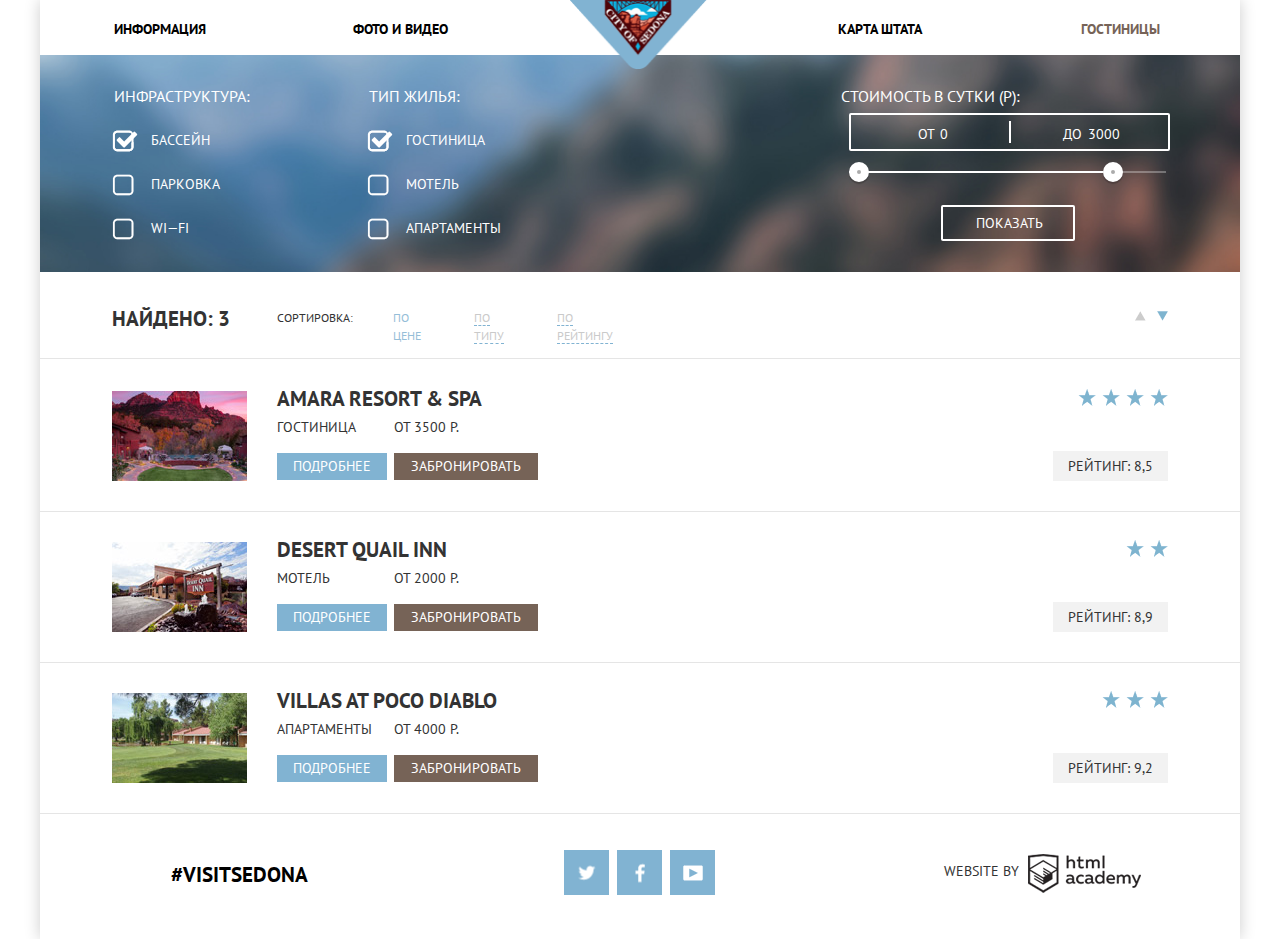
==== commit 6871fda5: "Deleted additional font-family and removed validation err" ====
--- a/hotels.html
+++ b/hotels.html
@@ -6,7 +6,7 @@
 	<title>HTML Academy: Седона</title>
 	<link rel="stylesheet" href="css/normalize.css">
 	<link href="https://fonts.googleapis.com/css?family=PT+Sans:400,700&subset=cyrillic" rel="stylesheet">
-	<link rel="stylesheet" href="css/style.min.css">
+	<link rel="stylesheet" href="css/style.css">
 </head>
 
 <body>
@@ -49,7 +49,7 @@
 						</label>
 
 						<input id="internet" type="checkbox" name="search" value="wi-fi">
-						<label for="internet">WI&#151;FI
+						<label for="internet">WI&mdash;FI
 						</label>
 					</fieldset>
 					<fieldset class="search-aparment to-left">
--- a/css/style.css
+++ b/css/style.css
@@ -0,0 +1,1423 @@
+body {
+	margin: 0;
+	font-family: "PT Sans", "Arial", sans-serif;
+	font-size: 14px;
+	line-height: 21px;
+	color: #333333;
+	text-transform: uppercase;
+}
+
+h1 {
+	font-size: 21px;
+	line-height: 26px;
+	font-weight: bold;
+}
+
+img {
+	max-width: 100%;
+	height: auto;
+}
+
+.clearfix:after {
+	content: "";
+	display: table;
+	clear: both;
+}
+
+.wrapper {
+	position: relative;
+	max-width: 1200px;
+	min-width: 768px;
+	padding: 0;
+	margin: 0px auto;
+	background-color: #fff;
+	box-shadow: 0 0 15px 0px rgba(0, 0, 0, 0.2);
+}
+
+.to-left {
+	float: left;
+}
+
+.to-right {
+	float: right;
+}
+
+.main-navigation-list {
+	margin: 0px;
+	padding: 0px;
+	list-style: none;
+	text-align: center;
+}
+
+.main-navigation-list li {
+	width: 20%;
+	padding-top: 16px;
+	padding-bottom: 13px;
+}
+
+.main-navigation-link {
+	text-decoration: none;
+	line-height: 26px;
+	font-size: 14px;
+	font-weight: 700;
+	color: #000000;
+	vertical-align: top;
+}
+
+.logo-top {
+	position: absolute;
+	left: 50%;
+	z-index: 2;
+	margin-left: -70px;
+}
+
+div.welcome-img {
+	background-image: url("../img/sedona-welcome-main.jpg");
+	background-position: center -52px;
+	background-repeat: no-repeat;
+	min-height: 509px;
+	position: relative;
+	margin-bottom: 60px;
+	position: relative;
+}
+
+div.welcome {
+	position: relative;
+}
+
+div.welcome-img::after {
+	content: "";
+	position: absolute;
+	background: url("../img/white-block.png") no-repeat;
+	background-position: center;
+	left: 0%;
+	bottom: 0%;
+	display: block;
+	width: 100%;
+	height: 57px;
+}
+
+.about-main-title {
+	width: 47%;
+	text-align: center;
+	margin-right: auto;
+	margin-left: auto;
+	margin-bottom: 55px;
+}
+
+.about-title {
+	width: 33.33%;
+	text-align: center;
+	min-height: 256px;
+}
+
+.about-top,
+.about-middle {
+	background: #81b3d2;
+	color: #ffffff;
+}
+
+.about-title h2 {
+	margin-top: 52px;
+	margin-bottom: 22.5px;
+	max-width: 150px;
+	margin-right: auto;
+	margin-left: auto;
+	color: #ffffff;
+}
+
+.about-down .about-title h2 {
+	color: #000000;
+	margin-top: 47px;
+}
+
+.about-middle .about-title p {
+	margin-top: 20px;
+	max-width: 305px;
+	padding: 0 20px;
+}
+
+.feature-item-image {
+	display: block;
+	padding-top: 81px;
+	margin-top: 82px;
+	margin-bottom: 20px;
+	font-size: 21px;
+	line-height: 21px;
+	font-weight: 700;
+	margin-left: auto;
+	margin-right: auto;
+	text-align: center;
+}
+
+.feature-item-image::before {
+	content: "";
+	position: absolute;
+	top: 57px;
+	background: url("../img/sprite.png");
+}
+
+.feature-item-image.house::before {
+	width: 75px;
+	height: 72px;
+	background-position: -10px -398px;
+	margin-left: -5px;
+}
+
+.feature-item-image.burger::before {
+	width: 74px;
+	height: 70px;
+	background-position: -10px -212px;
+	margin-left: -20px;
+}
+
+.feature-item-image.gift::before {
+	width: 64px;
+	height: 76px;
+	background-position: -10px -302px;
+	margin-left: 18px;
+}
+
+.about-image {
+	width: 66.66%;
+	max-height: 256px;
+	overflow: hidden;
+}
+
+.features-item {
+	width: 33.33%;
+	min-height: 332px;
+	text-align: center;
+	position: relative;
+}
+
+.about-down {
+	margin-bottom: 56px;
+	background: #eeeeee;
+}
+
+.hotel-search-title {
+	width: 47%;
+	text-align: center;
+	margin-right: auto;
+	margin-left: auto;
+	margin-bottom: 50px;
+}
+
+.hotel-search-map {
+	width: 100%;
+	text-align: center;
+	margin-right: auto;
+	margin-left: auto;
+	/*	min-height: 500px;*/
+	position: relative;
+	height: 680px;
+	/*  <--test-->*/
+}
+
+.filter-search {
+	background-image: url(../img/backgraund-hotels.jpg);
+	background-position: 50% 50%;
+	background-repeat: no-repeat;
+	background-size: 1200px auto;
+	padding-top: 31px;
+	padding-right: 6.0%;
+	padding-left: 6.0%;
+	min-height: 217px;
+	box-sizing: border-box;
+}
+
+.search-result {
+	box-sizing: border-box;
+	max-height: 87px;
+	padding-right: 6%;
+	padding-left: 6%;
+	padding-top: 33.5px;
+	padding-bottom: 33.55px;
+	border-bottom: 1px solid #e5e5e5;
+	margin-bottom: 27px;
+}
+
+.search-result-number {
+	margin-right: 4.1%;
+	line-height: 26px;
+	font-size: 21px;
+	font-weight: 700;
+	display: inline-block;
+}
+
+legend {
+	padding: 0;
+	display: table;
+	font-size: 16px;
+	line-height: 21px;
+}
+
+fieldset {
+	border: 0;
+	padding: 0px;
+}
+
+.search-features {
+	width: 20%;
+	margin-right: 4%;
+}
+
+.search-aparment {
+	width: 20%;
+}
+
+input[type="checkbox"] {
+	display: none;
+}
+
+input[type="checkbox"]+label {
+	display: block;
+	margin: 23px 0;
+	margin-left: -2px;
+	font-size: 14px;
+	line-height: 21px;
+	padding-left: 39px;
+	position: relative;
+	cursor: pointer;
+	text-align: left;
+	vertical-align: baseline;
+}
+
+input[type="checkbox"]+label::before {
+	content: "";
+	display: block;
+	background-image: url("../img/sprite-icon.png");
+	background-repeat: no-repeat;
+	width: 22px;
+	height: 22px;
+	background-position: -10px -136px;
+	border-radius: 5px;
+	position: absolute;
+	top: 0;
+	left: 0;
+}
+
+input[type="checkbox"]:checked+label::after {
+	content: "";
+	position: absolute;
+	display: block;
+	top: 0px;
+	left: 0px;
+	background-image: url("../img/sprite-icon.png");
+	background-repeat: no-repeat;
+	width: 26px;
+	height: 22px;
+	background-position: -10px -94px;
+}
+
+input[type="checkbox"]:disabled+label:after,
+input[type="checkbox"].disabled+label:after {
+	content: "";
+	display: block;
+	position: absolute;
+	background-image: url("../img/sprite-icon.png");
+	background-repeat: no-repeat;
+	width: 22px;
+	height: 22px;
+	background-position: -10px -52px;
+	top: 0;
+	left: 0;
+}
+
+input[type="checkbox"]:checked:disabled+label:after {
+	content: "";
+	display: block;
+	position: absolute;
+	background-image: url("../img/sprite-icon.png");
+	background-repeat: no-repeat;
+	width: 26px;
+	height: 22px;
+	background-position: -10px -10px;
+	top: 0;
+	left: 0;
+}
+
+.search-preview {
+	display: inline-block;
+	margin: 0px;
+	padding: 0px;
+	list-style: none;
+	font-size: 12px;
+	line-height: 18px;
+	vertical-align: top;
+	padding-top: 3px;
+}
+
+.search-result-adjustment {
+	margin-right: 3.3%;
+	font-size: 12px;
+	line-height: 18px;
+	display: inline-block;
+	vertical-align: top;
+	padding-top: 3px;
+}
+
+.search-preview li {
+	display: inline-block;
+	margin-right: 40px;
+	vertical-align: middle;
+	padding-left: 1px;
+}
+
+.hotel {
+	padding-bottom: 30px;
+	padding-right: 6%;
+	padding-left: 6%;
+	border-bottom: 1px solid #e5e5e5;
+	margin-bottom: 25px;
+}
+
+.hotel-image {
+	margin-right: 2.8%;
+	margin-top: 5px;
+}
+
+.hotel-info {
+	width: 33.33%;
+	padding: 0;
+	min-width: 265px;
+}
+
+.hotel-info h1 {
+	margin: 0px;
+	padding: 0px;
+	margin-bottom: 0px;
+}
+
+footer {
+	text-align: center;
+	vertical-align: middle;
+	background-color: #ffffff;
+	box-sizing: border-box;
+}
+
+.tag {
+	width: 33.33%;
+	text-align: center;
+	vertical-align: baseline;
+	padding: 47.5px 1.8%;
+	box-sizing: border-box;
+}
+
+.social {
+	width: 33.33%;
+	text-align: center;
+	vertical-align: middle;
+	padding-top: 36px;
+	padding-bottom: 36px;
+	box-sizing: border-box;
+}
+
+.copy-right {
+	width: 33.33%;
+	text-align: center;
+	vertical-align: baseline;
+	padding: 40px 20px;
+	box-sizing: border-box;
+	position: relative;
+}
+
+.sprite {
+	background-image: url(spritesheet.png);
+	background-repeat: no-repeat;
+	display: block;
+}
+
+.sprite-academy-logo-blue {
+	width: 113px;
+	height: 39px;
+	background-position: -10px -10px;
+}
+
+.sprite-academy-logo-grey {
+	width: 113px;
+	height: 39px;
+	background-position: -10px -69px;
+}
+
+.sprite-check-box-cheched-disabled {
+	width: 26px;
+	height: 22px;
+	background-position: -10px -128px;
+}
+
+.sprite-check-box-disabled {
+	width: 22px;
+	height: 22px;
+	background-position: -10px -170px;
+}
+
+.sprite-feature-item-burger {
+	width: 74px;
+	height: 70px;
+	background-position: -10px -212px;
+}
+
+.sprite-feature-item-gift {
+	width: 64px;
+	height: 76px;
+	background-position: -10px -302px;
+}
+
+.sprite-feature-item-house {
+	width: 75px;
+	height: 72px;
+	background-position: -10px -398px;
+}
+
+.sprite-icon-calendar {
+	width: 21px;
+	height: 22px;
+	background-position: -10px -490px;
+}
+
+.sprite-icon-calendar-blue {
+	width: 21px;
+	height: 22px;
+	background-position: -10px -532px;
+}
+
+.sprite-icon-calendar-hvr {
+	width: 21px;
+	height: 22px;
+	background-position: -10px -574px;
+}
+
+.sprite-icon-checked-box {
+	width: 26px;
+	height: 22px;
+	background-position: -10px -616px;
+}
+
+.sprite-icon-down-black {
+	width: 11px;
+	height: 10px;
+	background-position: -10px -658px;
+}
+
+.sprite-icon-down-blue {
+	width: 11px;
+	height: 10px;
+	background-position: -10px -688px;
+}
+
+.sprite-icon-down-grey {
+	width: 11px;
+	height: 10px;
+	background-position: -10px -718px;
+}
+
+.sprite-icon-down-search {
+	width: 11px;
+	height: 10px;
+	background-position: -10px -748px;
+}
+
+.sprite-icon-empty-box {
+	width: 22px;
+	height: 22px;
+	background-position: -10px -778px;
+}
+
+.sprite-icon-min {
+	width: 12px;
+	height: 3px;
+	background-position: -10px -820px;
+}
+
+.sprite-icon-minus-blue {
+	width: 12px;
+	height: 3px;
+	background-position: -10px -843px;
+}
+
+.sprite-icon-minus-hvr {
+	width: 12px;
+	height: 3px;
+	background-position: -10px -866px;
+}
+
+.sprite-icon-plus {
+	width: 11px;
+	height: 11px;
+	background-position: -10px -889px;
+}
+
+.sprite-icon-plus-blue {
+	width: 11px;
+	height: 11px;
+	background-position: -10px -920px;
+}
+
+.sprite-icon-plus-hvr {
+	width: 11px;
+	height: 11px;
+	background-position: -10px -951px;
+}
+
+.sprite-icon-slide {
+	width: 20px;
+	height: 23px;
+	background-position: -10px -982px;
+}
+
+.sprite-icon-slide-active {
+	width: 20px;
+	height: 23px;
+	background-position: -10px -1025px;
+}
+
+.sprite-icon-up-black {
+	width: 11px;
+	height: 10px;
+	background-position: -10px -1068px;
+}
+
+.sprite-icon-up-blue {
+	width: 11px;
+	height: 10px;
+	background-position: -10px -1098px;
+}
+
+.sprite-icon-up-grey {
+	width: 11px;
+	height: 10px;
+	background-position: -10px -1128px;
+}
+
+.sprite-icon-up-search {
+	width: 11px;
+	height: 10px;
+	background-position: -10px -1158px;
+}
+
+.sprite-logo-academy {
+	width: 113px;
+	height: 39px;
+	background-position: -10px -1188px;
+}
+
+.sprite-social-f {
+	width: 10px;
+	height: 19px;
+	background-position: -10px -1247px;
+}
+
+.sprite-social-t {
+	width: 17px;
+	height: 15px;
+	background-position: -10px -1286px;
+}
+
+.sprite-social-y {
+	width: 20px;
+	height: 16px;
+	background-position: -10px -1321px;
+}
+
+.sprite-star {
+	width: 18px;
+	height: 17px;
+	background-position: -10px -1357px;
+}
+
+
+/*-----sprite-sheet-end----------*/
+
+
+/*-------sprite-icon-----------*/
+
+.sprite {
+	background-image: url(spritesheet.png);
+	background-repeat: no-repeat;
+	display: block;
+}
+
+.sprite-check-box-cheched-disabled {
+	width: 26px;
+	height: 22px;
+	background-position: -10px -10px;
+}
+
+.sprite-check-box-disabled {
+	width: 22px;
+	height: 22px;
+	background-position: -10px -52px;
+}
+
+.sprite-icon-checkbox-checked {
+	width: 26px;
+	height: 22px;
+	background-position: -10px -94px;
+}
+
+.sprite-icon-empty-box {
+	width: 22px;
+	height: 22px;
+	background-position: -10px -136px;
+}
+
+
+/*------------sprite-icon-end------*/
+
+.features-item p {
+	max-width: 305px;
+	margin-right: auto;
+	margin-left: auto;
+}
+
+.btn-hotel-search {
+	display: inline-block;
+	font-size: 21px;
+	font-weight: 700;
+	line-height: 26px;
+	padding: 30px 140px;
+}
+
+.btn-brown {
+	background-color: #766357;
+	color: #ffffff;
+	cursor: pointer;
+	text-decoration: none;
+	text-transform: uppercase;
+	vertical-align: middle;
+	text-align: center;
+}
+
+.btn-brown:hover {
+	background-color: #604e43;
+}
+
+.btn-brown:active {
+	background-color: #503e33;
+	color: #928a85;
+}
+
+.btn-blue {
+	background-color: #81b3d2;
+	color: #ffffff;
+	cursor: pointer;
+	text-decoration: none;
+	text-transform: uppercase;
+	vertical-align: middle;
+	text-align: center;
+}
+
+.btn-blue:hover {
+	background-color: #669ec0;
+}
+
+.btn-blue:active {
+	cursor: default;
+	background-color: #5496bd;
+	color: #94b9d2;
+}
+
+.hotel-search-form {
+	box-sizing: border-box;
+	background-color: #ffffff;
+	display: none;
+	margin-left: -284px;
+	font-size: 14px;
+	line-height: 26px;
+	text-align: left;
+	color: 333333;
+	text-transform: uppercase;
+	font-weight: 700;
+	position: absolute;
+	left: 50%;
+	top: 86px;
+	width: 568px;
+	box-shadow: 0 0 15px 0px rgba(0, 0, 0, 0.2);
+}
+
+.tag a {
+	text-decoration: none;
+	color: #000000;
+	font-weight: 700;
+	font-size: 21px;
+	line-height: 26px;
+}
+
+.social-item {
+	display: inline-block;
+	width: 45px;
+	height: 45px;
+	margin: 0 2px;
+	font-size: 0;
+	vertical-align: top;
+	background-color: #81b3d2;
+	position: relative;
+}
+
+.social-item:hover {
+	background-color: #669ec0;
+}
+
+.social-item:active {
+	background-color: #5496bd;
+}
+
+.social-item::before {
+	content: "";
+	position: absolute;
+	top: 50%;
+	left: 50%;
+	transform: translate(-50%, -50%);
+	background-image: url("../img/sprite.png");
+	background-repeat: no-repeat;
+	background-color: transparent;
+}
+
+.social-item:active::before {
+	opacity: 0.75;
+}
+
+.copy-right a {
+	text-decoration: none;
+	color: #000000;
+	font-weight: 300;
+	font-size: 14px;
+	line-height: 21px;
+}
+
+.btn-blue-tw:before {
+	width: 17px;
+	height: 15px;
+	background-position: -10px -1286px;
+}
+
+.btn-blue-fb:before {
+	width: 10px;
+	height: 19px;
+	background-position: -10px -1247px;
+}
+
+.btn-blue-yt:before {
+	width: 20px;
+	height: 16px;
+	background-position: -10px -1321px;
+}
+
+.html-academy::hover {
+	width: 113px;
+	height: 39px;
+	background-position: -10px -10px;
+}
+
+.main-about-image {
+	width: 800px;
+	height: 401px;
+	position: relative;
+	top: -78px;
+}
+
+.second-about-image {
+	width: 800px;
+	height: 400px;
+	position: relative;
+	top: -80px;
+}
+
+.map {
+	background-image: url("../img/map.png");
+	width: 100%;
+	height: 593px;
+	position: absolute;
+	margin-left: auto;
+	margin-right: auto;
+}
+
+.map iframe {
+	width: 100%;
+	height: 100%;
+	border: 0;
+}
+
+.about-main-title h1 {
+	padding-bottom: 15px;
+}
+
+.blue-content {
+	width: 76%;
+	margin-left: auto;
+	margin-right: auto;
+}
+
+.grey-content {
+	/*	width: 280px;*/
+	width: 70%;
+	margin-top: 20px;
+	margin-right: auto;
+	margin-left: auto;
+	padding: 0 20px;
+}
+
+.hotel-search-title h2 {
+	font-size: 30px;
+	line-height: 24px;
+	font-weight: 700;
+	margin-bottom: 30px;
+}
+
+.search-result-btn {
+	text-decoration: none;
+	color: #cacaca;
+	border-bottom: 1px dashed #81b3d2;
+	margin-right: -10px;
+}
+
+.search-result-btn:hover {
+	color: #95bed8;
+}
+
+.search-result-btn:active {
+	color: #95bed8;
+	border-bottom: none;
+}
+
+.btn-hotel-about {
+	font: inherit;
+	padding-top: 3px;
+	padding-bottom: 3px;
+	width: 110px;
+	display: inline-block;
+	font-size: 14px;
+	line-height: 21px;
+	text-align: center;
+	vertical-align: middle;
+	margin-right: 3px;
+}
+
+.btn-hotel-book {
+	padding-top: 3px;
+	padding-bottom: 3px;
+	width: 144px;
+	display: inline-block;
+	font-size: 14px;
+	line-height: 21px;
+	font: inherit;
+}
+
+.hotel-info-type {
+	margin-right: 3px;
+	display: inline-block;
+	margin-bottom: 15px;
+	width: 110px;
+	vertical-align: baseline;
+	padding-top: 5px;
+}
+
+.hotel-info-price {
+	display: inline-block;
+	width: 144px;
+	padding-top: 5px;
+}
+
+.hotel-rating {
+	display: block;
+	bottom: -60px;
+	padding: 4.5px 15px;
+	background-color: #f2f2f2;
+	font-size: 14px;
+	line-height: 21px;
+}
+
+.hotel-rating-box {
+	position: relative;
+	padding-top: 3px;
+}
+
+.hotel:last-child {
+	margin-bottom: 0px;
+}
+
+.copy-right .academy-logo-grey {
+	background: url("../img/sprite.png") no-repeat center;
+	width: 113px;
+	height: 39px;
+	background-position: -10px -1188px;
+	display: inline-block;
+	top: 0%;
+	left: 0%;
+}
+
+.copy-right>span {
+	vertical-align: top;
+	display: inline-block;
+	padding: 5px;
+	padding-top: 7px;
+}
+
+.copy-right .academy-logo-grey:hover {
+	background-position: -10px -10px;
+}
+
+.copy-right .academy-logo-grey:active {
+	background-position: -10px -69px;
+	width: 113px;
+	height: 39px;
+}
+
+.hide {
+	display: none;
+}
+
+.main-navigation-link:hover {
+	color: #669ec0;
+	cursor: hand;
+}
+
+.main-navigation-link:active {
+	color: #cacaca;
+}
+
+.main-navigation-link.active {
+	color: #766357;
+}
+
+.main-navigation-link.active:hover {
+	color: #6e5f56;
+}
+
+.main-navigation-link.active:active {
+	color: #dbd8d5;
+}
+
+.search-result-down {
+	display: inline-block;
+	background: url("../img/sprite.png");
+	width: 11px;
+	height: 10px;
+	background-position: -10px -718px;
+}
+
+.search-result-up {
+	display: inline-block;
+	background: url("../img/sprite.png");
+	width: 11px;
+	height: 10px;
+	background-position: -10px -1128px;
+	margin-right: 7px;
+}
+
+.search-result-up:hover {
+	background-position: -10px -1068px;
+}
+
+.search-result-up:active,
+.search-result-up.pressed {
+	background-position: -10px -1098px;
+}
+
+.search-result-down:hover {
+	background-position: -10px -658px;
+}
+
+.search-result-down:active,
+.search-result-down.pressed {
+	background-position: -10px -688px;
+}
+
+.hotel-rating-icon {
+	display: inline-block;
+	width: 18px;
+	height: 17px;
+	background-image: url("../img/sprite.png");
+	background-repeat: no-repeat;
+	background-position: -10px -1357px;
+	margin-left: 2px;
+}
+
+.hotel-rating-stars {
+	min-height: 21px;
+	direction: rtl;
+	margin-bottom: 39px;
+}
+
+.form-date-box {
+	height: 38px;
+	vertical-align: top;
+	margin-bottom: 30px;
+	position: relative;
+}
+
+.form-field {
+	width: 344px;
+	display: inline-block;
+}
+
+.number-field {
+	width: 115px;
+}
+
+.form-check-label {
+	width: 104px;
+	display: inline-block;
+}
+
+.form-check-kids {
+	margin-right: 15px;
+	display: inline-block;
+	line-height: 38px;
+	margin-left: 30px;
+}
+
+div.form-date-box:nth-child(3) {
+	margin-bottom: 53px;
+}
+
+.hotel-search-form input[type="text"] {
+	height: 38px;
+	background-color: #f2f2f2;
+	border: none;
+	color: #000000;
+	text-transform: uppercase;
+	padding: 0 40px 0 12px;
+	box-sizing: border-box;
+	font-weight: bold;
+	font-size: 14px;
+	box-sizing: border-box;
+}
+
+.hotel-search-form input[type="text"]:hover {
+	background-color: #ebebeb;
+}
+
+.hotel-search-form input[type="text"]:focus {
+	background-color: #ffffff;
+}
+
+.form-box-adult input[type="text"],
+.form-box-kids input[type="text"] {
+	height: 38px;
+	background-color: #f2f2f2;
+	border: none;
+	color: #000000;
+	text-transform: uppercase;
+	box-sizing: border-box;
+	font-weight: bold;
+	font-size: 14px;
+	box-sizing: border-box;
+	padding-left: 55px;
+	line-height: 21px;
+}
+
+.form-box-adult>a {}
+
+.btn-search {
+	border: none;
+	width: 100%;
+	min-height: 58px;
+	margin-right: auto;
+	margin-left: auto;
+	font-size: 21px;
+	line-height: 26px;
+	font-weight: 700;
+}
+
+.search-table {
+	background-color: #ffffff;
+	padding: 56px;
+	box-sizing: border-box;
+}
+
+.clendar-btn {
+	width: 21px;
+	height: 22px;
+	background: url("../img/sprite.png");
+	background-position: -10px -490px;
+	position: absolute;
+	top: 50%;
+	right: 5px;
+	transform: translate(0, -50%);
+}
+
+.clendar-btn:hover {
+	width: 21px;
+	height: 22px;
+	background-position: -10px -574px;
+}
+
+.clendar-btn:active {
+	width: 21px;
+	height: 22px;
+	background-position: -10px -532px;
+}
+
+.form-box-adult,
+.form-box-kids {
+	position: relative;
+	width: 50%;
+}
+
+.form-box-kids {
+	text-align: right;
+}
+
+.plus-btn {
+	width: 38px;
+	height: 38px;
+	background: url("../img/sprite.png");
+	background-position: 3px -876px;
+	position: absolute;
+	top: 50%;
+	right: 0;
+	transform: translate(0, -50%);
+}
+
+.plus-btn:hover {
+	width: 38px;
+	height: 38px;
+	background-position: 3px -938px;
+}
+
+.plus-btn:active {
+	width: 38px;
+	height: 38px;
+	background-position: 3px -907px;
+}
+
+.munis-btn {
+	background: url("../img/sprite.png");
+	background-position: 4px -802px;
+	position: absolute;
+	top: 50%;
+	left: 110px;
+	transform: translate(0, -50%);
+	width: 38px;
+	height: 38px;
+}
+
+.munis-btn:hover {
+	width: 38px;
+	height: 38px;
+	background-position: 3px -848px;
+}
+
+.minus-btn:active {
+	width: 38px;
+	height: 38px;
+	background-position: 3px -827px;
+}
+
+.search-result-direction {
+	float: right;
+	width: 40px;
+	display: inline-block;
+	direction: rtl;
+}
+
+.hotel-link {
+	text-decoration: none;
+	color: #333333;
+}
+
+a.hotel-link:hover {
+	color: #81b3d2;
+}
+
+a.hotel-link:active .hotel-link:active {
+	color: #cacaca;
+}
+
+.search-result-btn.active {
+	color: #95bed8;
+	border-bottom: none;
+}
+
+.hotels-search-form {
+	color: #ffffff;
+	/*	padding-bottom: 15px;*/
+}
+
+.filter-range {
+	width: 30%;
+	color: #ffffff;
+	text-transform: uppercase;
+	box-sizing: border-box;
+	padding-top: 6px;
+}
+
+.price-controls {
+	position: relative;
+	height: 34px;
+	margin-bottom: 20px;
+	font-size: 0;
+	border: 2px solid #ffffff;
+	border-radius: 2px;
+	width: 100%;
+}
+
+.price-controls::after {
+	content: "";
+	position: absolute;
+	top: 50%;
+	left: 50%;
+	width: 2px;
+	height: 22px;
+	background: #ffffff;
+	transform: translate(-50%, -50%);
+}
+
+.price-controls label {
+	display: inline-block;
+	font-size: 14px;
+	line-height: 38px;
+	vertical-align: top;
+	cursor: pointer;
+	width: 50%;
+	padding-left: 61px;
+	padding-top: 2px;
+	line-height: 32px;
+	vertical-align: top;
+	cursor: pointer;
+	box-sizing: border-box;
+}
+
+.price-controls .min-price {
+	padding-left: 21%;
+	width: 50%;
+	/*	box-sizing: border-box;*/
+}
+
+.price-controls .max-price {
+	padding-left: 17%;
+	width: 50%;
+	/*	box-sizing: border-box;*/
+}
+
+.price-controls input {
+	width: 40%;
+	margin: 0;
+	color: inherit;
+	font: inherit;
+	background: none;
+	border: none;
+	outline: none;
+	font-size: 14px;
+	color: #ffffff;
+}
+
+.range-controls {
+	position: relative;
+	margin-bottom: 32px;
+}
+
+.range-controls .scale {
+	height: 2px;
+	background: rgba(255, 255, 255, 0.3);
+}
+
+.range-controls .bar {
+	width: 80%;
+	height: 2px;
+	background: #ffffff;
+}
+
+.range-toggle {
+	position: absolute;
+	top: -9px;
+	width: 4px;
+	height: 4px;
+	background: #ababab;
+	border: 8px solid #ffffff;
+	border-radius: 50%;
+	box-shadow: 0 2px 1px 0 rgba(0, 1, 1, 0.2);
+	cursor: pointer;
+}
+
+.range-toggle:hover {
+	background: #1c4f80;
+}
+
+.range-toggle-min {
+	left: 0;
+}
+
+.range-toggle-max {
+	left: 80%;
+}
+
+.btn-transparent {
+	display: block;
+	padding-top: 6px;
+	padding-bottom: 6px;
+	padding-left: 33px;
+	padding-right: 30px;
+	font-size: 14px;
+	line-height: 20px;
+	color: #ffffff;
+	text-transform: uppercase;
+	background: transparent;
+	border: 2px solid #ffffff;
+	border-radius: 2px;
+	outline: none;
+	cursor: pointer;
+	margin: 0 auto;
+	/*	box-sizing: border-box;*/
+	/*	width: 130px;*/
+}
+
+.btn-transparent:hover {
+	color: #000000;
+	background: #ffffff;
+}
+
+.filter-range-title {
+	margin-left: -8px;
+}
+
+.footer-main {
+	margin-top: -120px;
+	opacity: 0.9;
+}
+
+@keyframes slide {
+	0% {
+		opacity: 0.1;
+		transform: translateY(505px);
+	}
+	20% {
+		opacity: 0.2;
+	}
+	40% {
+		opacity: 0.4;
+	}
+	60% {
+		opacity: 0.6;
+	}
+	70% {
+		opacity: 0.7;
+	}
+	90% {
+		opacity: 0.8;
+	}
+	100% {
+		opacity: 0.9;
+		transform: translateY(0px);
+	}
+}
+
+.hotel-search-form-show {
+	display: block;
+	animation: slide 1.2s;
+}
+
+.js .map {
+	background-image: none;
+}
+
+.no-js .hotel-search-form {
+	display: block;
+}
+
+.left {
+	padding-top: 7px;
+}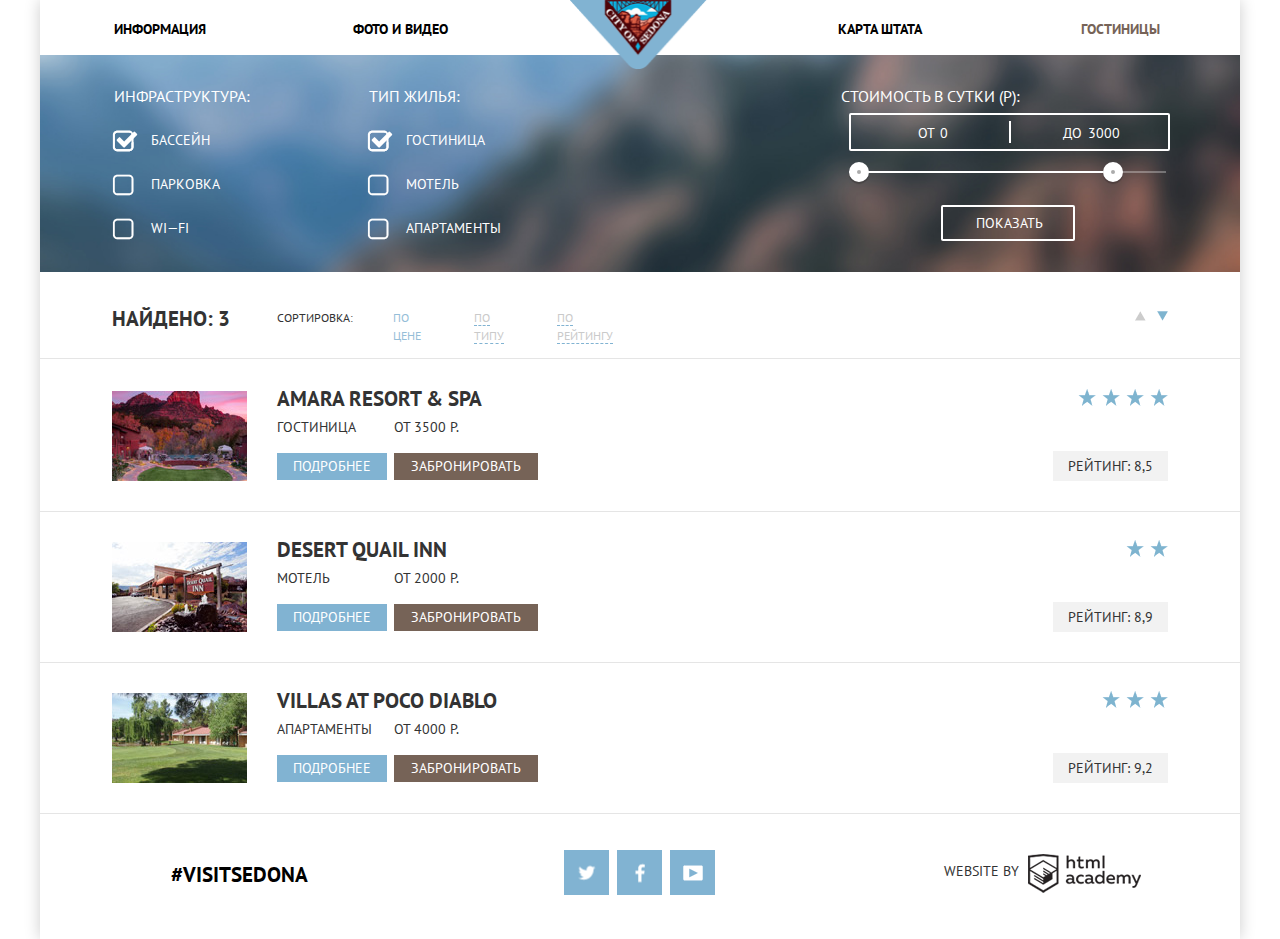
==== commit 1e8e36d9: "Optimized css file" ====
--- a/hotels.html
+++ b/hotels.html
@@ -6,7 +6,7 @@
 	<title>HTML Academy: Седона</title>
 	<link rel="stylesheet" href="css/normalize.css">
 	<link href="https://fonts.googleapis.com/css?family=PT+Sans:400,700&subset=cyrillic" rel="stylesheet">
-	<link rel="stylesheet" href="css/style.css">
+	<link rel="stylesheet" href="css/style.min.css">
 </head>
 
 <body>
--- a/css/style.min.css
+++ b/css/style.min.css
@@ -0,0 +1,1349 @@
+body,
+legend {
+	line-height: 21px
+}
+
+body {
+	margin: 0;
+	font-family: "PT Sans", "Arial", sans-serif;
+	color: #333;
+	text-transform: uppercase;
+	font-size: 14px
+}
+
+h1 {
+	font-size: 21px;
+	line-height: 26px;
+	font-weight: 700
+}
+
+img {
+	max-width: 100%;
+	height: auto
+}
+
+.clearfix:after {
+	content: "";
+	display: table;
+	clear: both
+}
+
+.wrapper {
+	position: relative;
+	max-width: 1200px;
+	min-width: 768px;
+	padding: 0;
+	margin: 0 auto;
+	background-color: #fff;
+	box-shadow: 0 0 15px 0 rgba(0, 0, 0, .2)
+}
+
+.to-left {
+	float: left
+}
+
+.to-right {
+	float: right
+}
+
+.main-navigation-list {
+	margin: 0;
+	padding: 0;
+	list-style: none;
+	text-align: center
+}
+
+.main-navigation-list li {
+	width: 20%;
+	padding-top: 16px;
+	padding-bottom: 13px
+}
+
+.main-navigation-link {
+	text-decoration: none;
+	line-height: 26px;
+	font-size: 14px;
+	font-weight: 700;
+	color: #000;
+	vertical-align: top
+}
+
+.logo-top {
+	position: absolute;
+	left: 50%;
+	z-index: 2;
+	margin-left: -70px
+}
+
+div.welcome-img {
+	background-image: url(../img/sedona-welcome-main.jpg);
+	background-position: center -52px;
+	background-repeat: no-repeat;
+	min-height: 509px;
+	margin-bottom: 60px
+}
+
+div.welcome,
+div.welcome-img {
+	position: relative
+}
+
+div.welcome-img::after {
+	content: "";
+	position: absolute;
+	background: url(../img/white-block.png) no-repeat;
+	background-position: center;
+	left: 0%;
+	bottom: 0%;
+	display: block;
+	width: 100%;
+	height: 57px
+}
+
+.about-main-title {
+	width: 47%;
+	text-align: center;
+	margin-right: auto;
+	margin-left: auto;
+	margin-bottom: 55px
+}
+
+.about-title {
+	width: 33.33%;
+	text-align: center;
+	min-height: 256px
+}
+
+.about-middle,
+.about-top {
+	background: #81b3d2;
+	color: #fff
+}
+
+.about-title h2 {
+	max-width: 150px;
+	margin: 52px auto 22.5px;
+	color: #fff
+}
+
+.about-down .about-title h2 {
+	color: #000;
+	margin-top: 47px
+}
+
+.about-middle .about-title p {
+	margin-top: 20px;
+	max-width: 305px;
+	padding: 0 20px
+}
+
+.feature-item-image {
+	display: block;
+	padding-top: 81px;
+	font-size: 21px;
+	line-height: 21px;
+	font-weight: 700;
+	margin: 82px auto 20px;
+	text-align: center
+}
+
+.feature-item-image::before {
+	content: "";
+	position: absolute;
+	top: 57px;
+	background: url(../img/sprite.png)
+}
+
+.feature-item-image.house::before {
+	width: 75px;
+	height: 72px;
+	background-position: -10px -398px;
+	margin-left: -5px
+}
+
+.feature-item-image.burger::before {
+	width: 74px;
+	height: 70px;
+	background-position: -10px -212px;
+	margin-left: -20px
+}
+
+.feature-item-image.gift::before {
+	width: 64px;
+	height: 76px;
+	background-position: -10px -302px;
+	margin-left: 18px
+}
+
+.about-image {
+	width: 66.66%;
+	max-height: 256px;
+	overflow: hidden
+}
+
+.features-item {
+	width: 33.33%;
+	min-height: 332px;
+	text-align: center;
+	position: relative
+}
+
+.about-down {
+	margin-bottom: 56px;
+	background: #eee
+}
+
+.hotel-search-map,
+.hotel-search-title {
+	text-align: center;
+	margin-right: auto;
+	margin-left: auto
+}
+
+.hotel-search-title {
+	margin-bottom: 50px;
+	width: 47%
+}
+
+.hotel-search-map {
+	width: 100%;
+	position: relative;
+	height: 680px
+}
+
+.filter-search {
+	background-image: url(../img/backgraund-hotels.jpg);
+	background-position: 50% 50%;
+	background-repeat: no-repeat;
+	background-size: 1200px auto;
+	padding-top: 31px;
+	padding-right: 6%;
+	padding-left: 6%;
+	min-height: 217px;
+	box-sizing: border-box
+}
+
+.search-result {
+	box-sizing: border-box;
+	max-height: 87px;
+	padding: 33.5px 6% 33.55px;
+	border-bottom: 1px solid #e5e5e5;
+	margin-bottom: 27px
+}
+
+.search-result-number {
+	margin-right: 4.1%;
+	line-height: 26px;
+	font-size: 21px;
+	font-weight: 700;
+	display: inline-block
+}
+
+legend {
+	padding: 0;
+	display: table;
+	font-size: 16px
+}
+
+fieldset {
+	border: 0;
+	padding: 0
+}
+
+.search-features {
+	width: 20%;
+	margin-right: 4%
+}
+
+.search-aparment {
+	width: 20%
+}
+
+input[type=checkbox] {
+	display: none
+}
+
+input[type=checkbox]+label {
+	display: block;
+	margin: 23px 0 23px -2px;
+	font-size: 14px;
+	line-height: 21px;
+	padding-left: 39px;
+	position: relative;
+	cursor: pointer;
+	text-align: left;
+	vertical-align: baseline
+}
+
+input[type=checkbox]+label::before {
+	content: "";
+	display: block;
+	background-image: url(../img/sprite-icon.png);
+	background-repeat: no-repeat;
+	width: 22px;
+	height: 22px;
+	background-position: -10px -136px;
+	border-radius: 5px;
+	position: absolute;
+	top: 0;
+	left: 0
+}
+
+input[type=checkbox]:checked+label::after {
+	content: "";
+	position: absolute;
+	display: block;
+	top: 0;
+	left: 0;
+	background-image: url(../img/sprite-icon.png);
+	background-repeat: no-repeat;
+	width: 26px;
+	height: 22px;
+	background-position: -10px -94px
+}
+
+input[type=checkbox].disabled+label:after,
+input[type=checkbox]:disabled+label:after {
+	content: "";
+	display: block;
+	position: absolute;
+	background-image: url(../img/sprite-icon.png);
+	background-repeat: no-repeat;
+	width: 22px;
+	height: 22px;
+	background-position: -10px -52px;
+	top: 0;
+	left: 0
+}
+
+input[type=checkbox]:checked:disabled+label:after {
+	content: "";
+	display: block;
+	position: absolute;
+	background-image: url(../img/sprite-icon.png);
+	background-repeat: no-repeat;
+	width: 26px;
+	height: 22px;
+	background-position: -10px -10px;
+	top: 0;
+	left: 0
+}
+
+.search-preview,
+.search-result-adjustment {
+	font-size: 12px;
+	line-height: 18px;
+	display: inline-block;
+	vertical-align: top
+}
+
+.search-preview {
+	margin: 0;
+	list-style: none;
+	padding: 3px 0 0
+}
+
+.search-result-adjustment {
+	margin-right: 3.3%;
+	padding-top: 3px
+}
+
+.search-preview li {
+	display: inline-block;
+	margin-right: 40px;
+	vertical-align: middle;
+	padding-left: 1px
+}
+
+.hotel {
+	padding-bottom: 30px;
+	padding-right: 6%;
+	padding-left: 6%;
+	border-bottom: 1px solid #e5e5e5;
+	margin-bottom: 25px
+}
+
+.hotel-image {
+	margin-right: 2.8%;
+	margin-top: 5px
+}
+
+.hotel-info {
+	width: 33.33%;
+	padding: 0;
+	min-width: 265px
+}
+
+.hotel-info h1 {
+	padding: 0;
+	margin: 0
+}
+
+.copy-right,
+.social,
+.tag,
+footer {
+	text-align: center;
+	box-sizing: border-box
+}
+
+footer {
+	vertical-align: middle;
+	background-color: #fff
+}
+
+.tag {
+	vertical-align: baseline;
+	padding: 47.5px 1.8%
+}
+
+.copy-right,
+.social,
+.tag {
+	width: 33.33%
+}
+
+.social {
+	padding-top: 36px;
+	padding-bottom: 36px;
+	vertical-align: middle
+}
+
+.copy-right {
+	vertical-align: baseline;
+	padding: 40px 20px;
+	position: relative
+}
+
+.sprite-academy-logo-blue {
+	width: 113px;
+	height: 39px;
+	background-position: -10px -10px
+}
+
+.sprite-academy-logo-grey {
+	width: 113px;
+	height: 39px;
+	background-position: -10px -69px
+}
+
+.sprite-feature-item-burger {
+	width: 74px;
+	height: 70px;
+	background-position: -10px -212px
+}
+
+.sprite-feature-item-gift {
+	width: 64px;
+	height: 76px;
+	background-position: -10px -302px
+}
+
+.sprite-feature-item-house {
+	width: 75px;
+	height: 72px;
+	background-position: -10px -398px
+}
+
+.sprite-icon-calendar {
+	width: 21px;
+	height: 22px;
+	background-position: -10px -490px
+}
+
+.sprite-icon-calendar-blue {
+	width: 21px;
+	height: 22px;
+	background-position: -10px -532px
+}
+
+.sprite-icon-calendar-hvr {
+	width: 21px;
+	height: 22px;
+	background-position: -10px -574px
+}
+
+.sprite-icon-checked-box {
+	width: 26px;
+	height: 22px;
+	background-position: -10px -616px
+}
+
+.sprite-icon-down-black {
+	width: 11px;
+	height: 10px;
+	background-position: -10px -658px
+}
+
+.sprite-icon-down-blue {
+	width: 11px;
+	height: 10px;
+	background-position: -10px -688px
+}
+
+.sprite-icon-down-grey {
+	width: 11px;
+	height: 10px;
+	background-position: -10px -718px
+}
+
+.sprite-icon-down-search {
+	width: 11px;
+	height: 10px;
+	background-position: -10px -748px
+}
+
+.sprite-icon-min {
+	width: 12px;
+	height: 3px;
+	background-position: -10px -820px
+}
+
+.sprite-icon-minus-blue {
+	width: 12px;
+	height: 3px;
+	background-position: -10px -843px
+}
+
+.sprite-icon-minus-hvr {
+	width: 12px;
+	height: 3px;
+	background-position: -10px -866px
+}
+
+.sprite-icon-plus {
+	width: 11px;
+	height: 11px;
+	background-position: -10px -889px
+}
+
+.sprite-icon-plus-blue,
+.sprite-icon-plus-hvr {
+	width: 11px;
+	height: 11px;
+	background-position: -10px -920px
+}
+
+.sprite-icon-plus-hvr {
+	background-position: -10px -951px
+}
+
+.sprite-icon-slide {
+	width: 20px;
+	height: 23px;
+	background-position: -10px -982px
+}
+
+.sprite-icon-slide-active {
+	width: 20px;
+	height: 23px;
+	background-position: -10px -1025px
+}
+
+.sprite-icon-up-black {
+	width: 11px;
+	height: 10px;
+	background-position: -10px -1068px
+}
+
+.sprite-icon-up-blue,
+.sprite-icon-up-grey {
+	width: 11px;
+	height: 10px;
+	background-position: -10px -1098px
+}
+
+.sprite-icon-up-grey {
+	background-position: -10px -1128px
+}
+
+.sprite-icon-up-search {
+	width: 11px;
+	height: 10px;
+	background-position: -10px -1158px
+}
+
+.sprite-logo-academy {
+	width: 113px;
+	height: 39px;
+	background-position: -10px -1188px
+}
+
+.sprite-social-f {
+	width: 10px;
+	height: 19px;
+	background-position: -10px -1247px
+}
+
+.sprite-social-t {
+	width: 17px;
+	height: 15px;
+	background-position: -10px -1286px
+}
+
+.sprite-social-y {
+	width: 20px;
+	height: 16px;
+	background-position: -10px -1321px
+}
+
+.sprite-star {
+	width: 18px;
+	height: 17px;
+	background-position: -10px -1357px
+}
+
+.sprite {
+	background-image: url(spritesheet.png);
+	background-repeat: no-repeat;
+	display: block
+}
+
+.sprite-check-box-cheched-disabled {
+	width: 26px;
+	height: 22px;
+	background-position: -10px -10px
+}
+
+.sprite-check-box-disabled {
+	width: 22px;
+	height: 22px;
+	background-position: -10px -52px
+}
+
+.sprite-icon-checkbox-checked {
+	width: 26px;
+	height: 22px;
+	background-position: -10px -94px
+}
+
+.sprite-icon-empty-box {
+	width: 22px;
+	height: 22px;
+	background-position: -10px -136px
+}
+
+.features-item p {
+	max-width: 305px;
+	margin-right: auto;
+	margin-left: auto
+}
+
+.btn-hotel-search {
+	display: inline-block;
+	font-size: 21px;
+	font-weight: 700;
+	line-height: 26px;
+	padding: 30px 140px
+}
+
+.btn-blue,
+.btn-brown {
+	background-color: #766357;
+	color: #fff;
+	cursor: pointer;
+	text-decoration: none;
+	text-transform: uppercase;
+	vertical-align: middle;
+	text-align: center
+}
+
+.btn-brown:hover {
+	background-color: #604e43
+}
+
+.btn-brown:active {
+	background-color: #503e33;
+	color: #928a85
+}
+
+.btn-blue {
+	background-color: #81b3d2
+}
+
+.btn-blue:hover {
+	background-color: #669ec0
+}
+
+.btn-blue:active {
+	cursor: default;
+	background-color: #5496bd;
+	color: #94b9d2
+}
+
+.hotel-search-form {
+	box-sizing: border-box;
+	background-color: #fff;
+	display: none;
+	margin-left: -284px;
+	font-size: 14px;
+	line-height: 26px;
+	text-align: left;
+	color: 333333;
+	text-transform: uppercase;
+	font-weight: 700;
+	position: absolute;
+	left: 50%;
+	top: 86px;
+	width: 568px;
+	box-shadow: 0 0 15px 0 rgba(0, 0, 0, .2)
+}
+
+.copy-right a,
+.tag a {
+	text-decoration: none;
+	color: #000;
+	font-weight: 700;
+	font-size: 21px;
+	line-height: 26px
+}
+
+.social-item {
+	display: inline-block;
+	width: 45px;
+	height: 45px;
+	margin: 0 2px;
+	font-size: 0;
+	vertical-align: top;
+	background-color: #81b3d2;
+	position: relative
+}
+
+.social-item:hover {
+	background-color: #669ec0
+}
+
+.social-item:active {
+	background-color: #5496bd
+}
+
+.social-item::before {
+	content: "";
+	position: absolute;
+	top: 50%;
+	left: 50%;
+	transform: translate(-50%, -50%);
+	background-image: url(../img/sprite.png);
+	background-repeat: no-repeat;
+	background-color: transparent
+}
+
+.social-item:active::before {
+	opacity: .75
+}
+
+.copy-right a {
+	font-weight: 300;
+	font-size: 14px;
+	line-height: 21px
+}
+
+.btn-blue-tw:before {
+	width: 17px;
+	height: 15px;
+	background-position: -10px -1286px
+}
+
+.btn-blue-fb:before {
+	width: 10px;
+	height: 19px;
+	background-position: -10px -1247px
+}
+
+.btn-blue-yt:before {
+	width: 20px;
+	height: 16px;
+	background-position: -10px -1321px
+}
+
+.html-academy::hover {
+	width: 113px;
+	height: 39px;
+	background-position: -10px -10px
+}
+
+.main-about-image,
+.second-about-image {
+	width: 800px;
+	height: 401px;
+	position: relative;
+	top: -78px
+}
+
+.second-about-image {
+	height: 400px;
+	top: -80px
+}
+
+.blue-content,
+.grey-content,
+.map {
+	margin-left: auto;
+	margin-right: auto
+}
+
+.map {
+	background-image: url(../img/map.png);
+	height: 593px;
+	position: absolute;
+	width: 100%
+}
+
+.map iframe {
+	width: 100%;
+	height: 100%;
+	border: 0
+}
+
+.about-main-title h1 {
+	padding-bottom: 15px
+}
+
+.blue-content,
+.grey-content {
+	width: 76%
+}
+
+.grey-content {
+	width: 70%;
+	margin-top: 20px;
+	padding: 0 20px
+}
+
+.hotel-search-title h2 {
+	font-size: 30px;
+	line-height: 24px;
+	font-weight: 700;
+	margin-bottom: 30px
+}
+
+.search-result-btn {
+	text-decoration: none;
+	color: #cacaca;
+	border-bottom: 1px dashed #81b3d2;
+	margin-right: -10px
+}
+
+.search-result-btn:hover {
+	color: #95bed8
+}
+
+.search-result-btn:active {
+	color: #95bed8;
+	border-bottom: none
+}
+
+.btn-hotel-about,
+.btn-hotel-book {
+	padding-top: 3px;
+	padding-bottom: 3px;
+	display: inline-block;
+	line-height: 21px;
+	font: inherit
+}
+
+.btn-hotel-about {
+	font-size: 14px;
+	text-align: center;
+	vertical-align: middle;
+	margin-right: 3px;
+	width: 110px
+}
+
+.btn-hotel-book {
+	width: 144px
+}
+
+.hotel-info-price,
+.hotel-info-type {
+	display: inline-block;
+	padding-top: 5px
+}
+
+.hotel-info-type {
+	margin-right: 3px;
+	margin-bottom: 15px;
+	vertical-align: baseline;
+	width: 110px
+}
+
+.hotel-info-price {
+	width: 144px
+}
+
+.hotel-rating {
+	display: block;
+	bottom: -60px;
+	padding: 4.5px 15px;
+	background-color: #f2f2f2;
+	font-size: 14px;
+	line-height: 21px
+}
+
+.hotel-rating-box {
+	position: relative;
+	padding-top: 3px
+}
+
+.hotel:last-child {
+	margin-bottom: 0
+}
+
+.copy-right .academy-logo-grey {
+	background: url(../img/sprite.png) no-repeat center;
+	width: 113px;
+	height: 39px;
+	background-position: -10px -1188px;
+	display: inline-block;
+	top: 0%;
+	left: 0%
+}
+
+.copy-right>span {
+	vertical-align: top;
+	display: inline-block;
+	padding: 7px 5px 5px
+}
+
+.copy-right .academy-logo-grey:hover {
+	background-position: -10px -10px
+}
+
+.copy-right .academy-logo-grey:active {
+	background-position: -10px -69px;
+	width: 113px;
+	height: 39px
+}
+
+.hide {
+	display: none
+}
+
+.main-navigation-link:hover {
+	color: #669ec0;
+	cursor: hand
+}
+
+.main-navigation-link:active,
+a.hotel-link:active .hotel-link:active {
+	color: #cacaca
+}
+
+.main-navigation-link.active {
+	color: #766357
+}
+
+.main-navigation-link.active:hover {
+	color: #6e5f56
+}
+
+.main-navigation-link.active:active {
+	color: #dbd8d5
+}
+
+.search-result-down,
+.search-result-up {
+	display: inline-block;
+	background: url(../img/sprite.png);
+	width: 11px;
+	height: 10px;
+	background-position: -10px -718px
+}
+
+.search-result-up {
+	background-position: -10px -1128px;
+	margin-right: 7px
+}
+
+.search-result-up:hover {
+	background-position: -10px -1068px
+}
+
+.search-result-up.pressed,
+.search-result-up:active {
+	background-position: -10px -1098px
+}
+
+.search-result-down:hover {
+	background-position: -10px -658px
+}
+
+.search-result-down.pressed,
+.search-result-down:active {
+	background-position: -10px -688px
+}
+
+.hotel-rating-icon {
+	display: inline-block;
+	width: 18px;
+	height: 17px;
+	background-image: url(../img/sprite.png);
+	background-repeat: no-repeat;
+	background-position: -10px -1357px;
+	margin-left: 2px
+}
+
+.hotel-rating-stars {
+	min-height: 21px;
+	direction: rtl;
+	margin-bottom: 39px
+}
+
+.form-date-box {
+	height: 38px;
+	vertical-align: top;
+	margin-bottom: 30px;
+	position: relative
+}
+
+.form-field {
+	width: 344px;
+	display: inline-block
+}
+
+.number-field {
+	width: 115px
+}
+
+.form-check-label {
+	width: 104px;
+	display: inline-block
+}
+
+.form-check-kids {
+	margin-right: 15px;
+	display: inline-block;
+	line-height: 38px;
+	margin-left: 30px
+}
+
+div.form-date-box:nth-child(3) {
+	margin-bottom: 53px
+}
+
+.hotel-search-form input[type=text] {
+	height: 38px;
+	background-color: #f2f2f2;
+	border: none;
+	color: #000;
+	text-transform: uppercase;
+	padding: 0 40px 0 12px;
+	font-weight: 700;
+	font-size: 14px;
+	box-sizing: border-box
+}
+
+.hotel-search-form input[type=text]:hover {
+	background-color: #ebebeb
+}
+
+.hotel-search-form input[type=text]:focus {
+	background-color: #fff
+}
+
+.form-box-adult input[type=text],
+.form-box-kids input[type=text] {
+	height: 38px;
+	background-color: #f2f2f2;
+	border: none;
+	color: #000;
+	text-transform: uppercase;
+	font-weight: 700;
+	font-size: 14px;
+	box-sizing: border-box;
+	padding-left: 55px;
+	line-height: 21px
+}
+
+.btn-search {
+	border: none;
+	width: 100%;
+	min-height: 58px;
+	margin-right: auto;
+	margin-left: auto;
+	font-size: 21px;
+	line-height: 26px;
+	font-weight: 700
+}
+
+.search-table {
+	background-color: #fff;
+	padding: 56px;
+	box-sizing: border-box
+}
+
+.clendar-btn {
+	width: 21px;
+	height: 22px;
+	background: url(../img/sprite.png);
+	background-position: -10px -490px;
+	position: absolute;
+	top: 50%;
+	right: 5px;
+	transform: translate(0, -50%)
+}
+
+.clendar-btn:active,
+.clendar-btn:hover {
+	width: 21px;
+	height: 22px;
+	background-position: -10px -574px
+}
+
+.clendar-btn:active {
+	background-position: -10px -532px
+}
+
+.form-box-adult,
+.form-box-kids {
+	position: relative;
+	width: 50%
+}
+
+.form-box-kids {
+	text-align: right
+}
+
+.plus-btn {
+	width: 38px;
+	height: 38px;
+	background: url(../img/sprite.png);
+	background-position: 3px -876px;
+	position: absolute;
+	top: 50%;
+	right: 0;
+	transform: translate(0, -50%)
+}
+
+.plus-btn:hover {
+	width: 38px;
+	height: 38px;
+	background-position: 3px -938px
+}
+
+.munis-btn,
+.plus-btn:active {
+	width: 38px;
+	height: 38px;
+	background-position: 3px -907px
+}
+
+.munis-btn {
+	background: url(../img/sprite.png);
+	background-position: 4px -802px;
+	position: absolute;
+	top: 50%;
+	left: 110px;
+	transform: translate(0, -50%)
+}
+
+.minus-btn:active,
+.munis-btn:hover {
+	width: 38px;
+	height: 38px;
+	background-position: 3px -848px
+}
+
+.minus-btn:active {
+	background-position: 3px -827px
+}
+
+.search-result-direction {
+	float: right;
+	width: 40px;
+	display: inline-block;
+	direction: rtl
+}
+
+.hotel-link {
+	text-decoration: none;
+	color: #333
+}
+
+a.hotel-link:hover {
+	color: #81b3d2
+}
+
+.search-result-btn.active {
+	color: #95bed8;
+	border-bottom: none
+}
+
+.hotels-search-form {
+	color: #fff
+}
+
+.filter-range {
+	width: 30%;
+	color: #fff;
+	text-transform: uppercase;
+	box-sizing: border-box;
+	padding-top: 6px
+}
+
+.price-controls {
+	position: relative;
+	height: 34px;
+	margin-bottom: 20px;
+	font-size: 0;
+	border: 2px solid #fff;
+	border-radius: 2px;
+	width: 100%
+}
+
+.price-controls::after {
+	content: "";
+	position: absolute;
+	top: 50%;
+	left: 50%;
+	width: 2px;
+	height: 22px;
+	background: #fff;
+	transform: translate(-50%, -50%)
+}
+
+.price-controls label {
+	display: inline-block;
+	font-size: 14px;
+	width: 50%;
+	padding-left: 61px;
+	padding-top: 2px;
+	line-height: 32px;
+	vertical-align: top;
+	cursor: pointer;
+	box-sizing: border-box
+}
+
+.price-controls .min-price {
+	padding-left: 21%;
+	width: 50%
+}
+
+.price-controls .max-price {
+	padding-left: 17%;
+	width: 50%
+}
+
+.price-controls input {
+	width: 47%;
+	margin: 0;
+	font: inherit;
+	background: 0 0;
+	border: none;
+	outline: none;
+	font-size: 14px;
+	line-height: 14px;
+	color: #fff
+}
+
+.range-controls {
+	position: relative;
+	margin-bottom: 32px
+}
+
+.range-controls .scale {
+	height: 2px;
+	background: rgba(255, 255, 255, .3)
+}
+
+.range-controls .bar {
+	width: 80%;
+	height: 2px;
+	background: #fff
+}
+
+.range-toggle {
+	position: absolute;
+	top: -9px;
+	width: 4px;
+	height: 4px;
+	background: #ababab;
+	border: 8px solid #fff;
+	border-radius: 50%;
+	box-shadow: 0 2px 1px 0 rgba(0, 1, 1, .2);
+	cursor: pointer
+}
+
+.range-toggle:hover {
+	background: #1c4f80
+}
+
+.range-toggle-min {
+	left: 0
+}
+
+.range-toggle-max {
+	left: 80%
+}
+
+.btn-transparent {
+	display: block;
+	padding: 6px 30px 6px 33px;
+	font-size: 14px;
+	line-height: 20px;
+	color: #fff;
+	text-transform: uppercase;
+	background: 0 0;
+	border: 2px solid #fff;
+	border-radius: 2px;
+	outline: none;
+	cursor: pointer;
+	margin: 0 auto
+}
+
+.btn-transparent:hover {
+	color: #000;
+	background: #fff
+}
+
+.filter-range-title {
+	margin-left: -8px
+}
+
+.footer-main {
+	margin-top: -120px;
+	opacity: .9
+}
+
+@keyframes slide {
+	0% {
+		opacity: .1;
+		transform: translateY(505px)
+	}
+	20% {
+		opacity: .2
+	}
+	40% {
+		opacity: .4
+	}
+	60% {
+		opacity: .6
+	}
+	70% {
+		opacity: .7
+	}
+	90% {
+		opacity: .8
+	}
+	to {
+		opacity: .9;
+		transform: translateY(0)
+	}
+}
+
+.hotel-search-form-show {
+	display: block;
+	animation: slide 1.2s
+}
+
+.js .map {
+	background-image: none
+}
+
+.no-js .hotel-search-form {
+	display: block
+}
+
+.left {
+	padding-top: 7px
+}